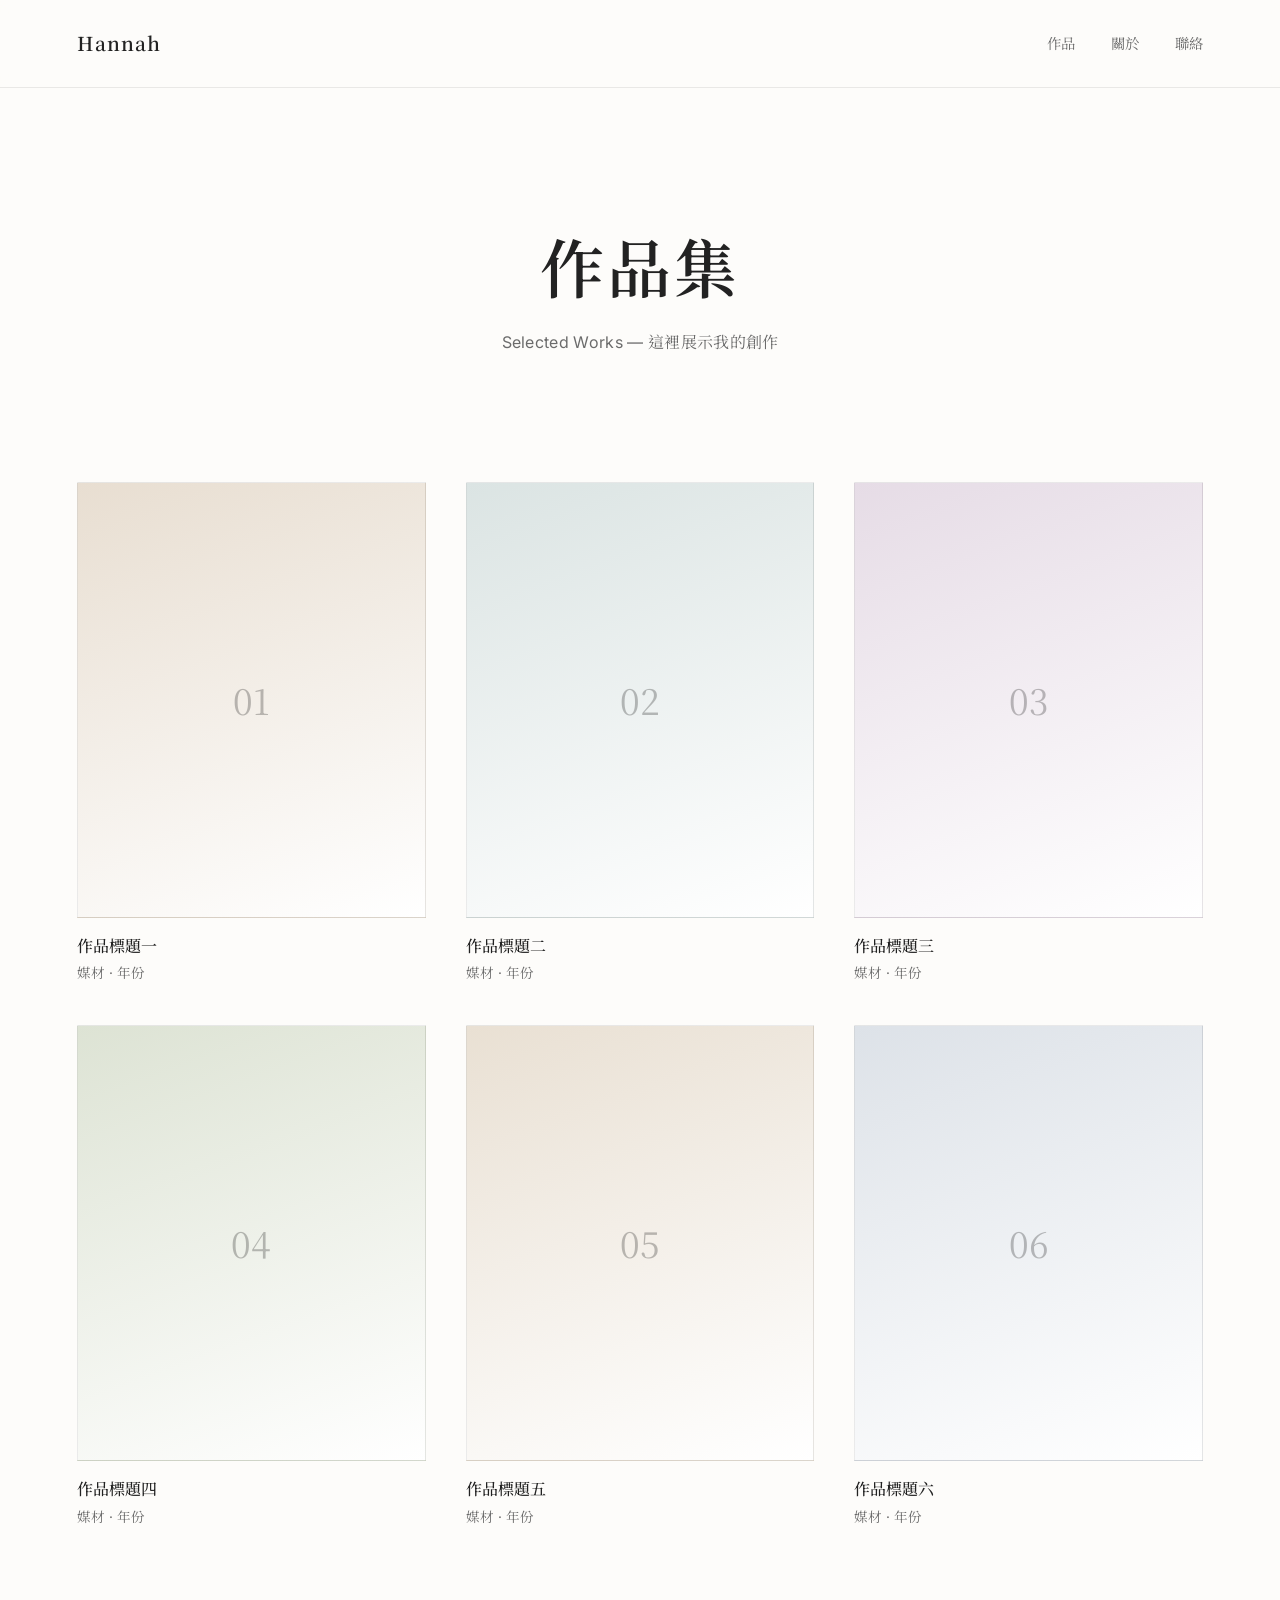
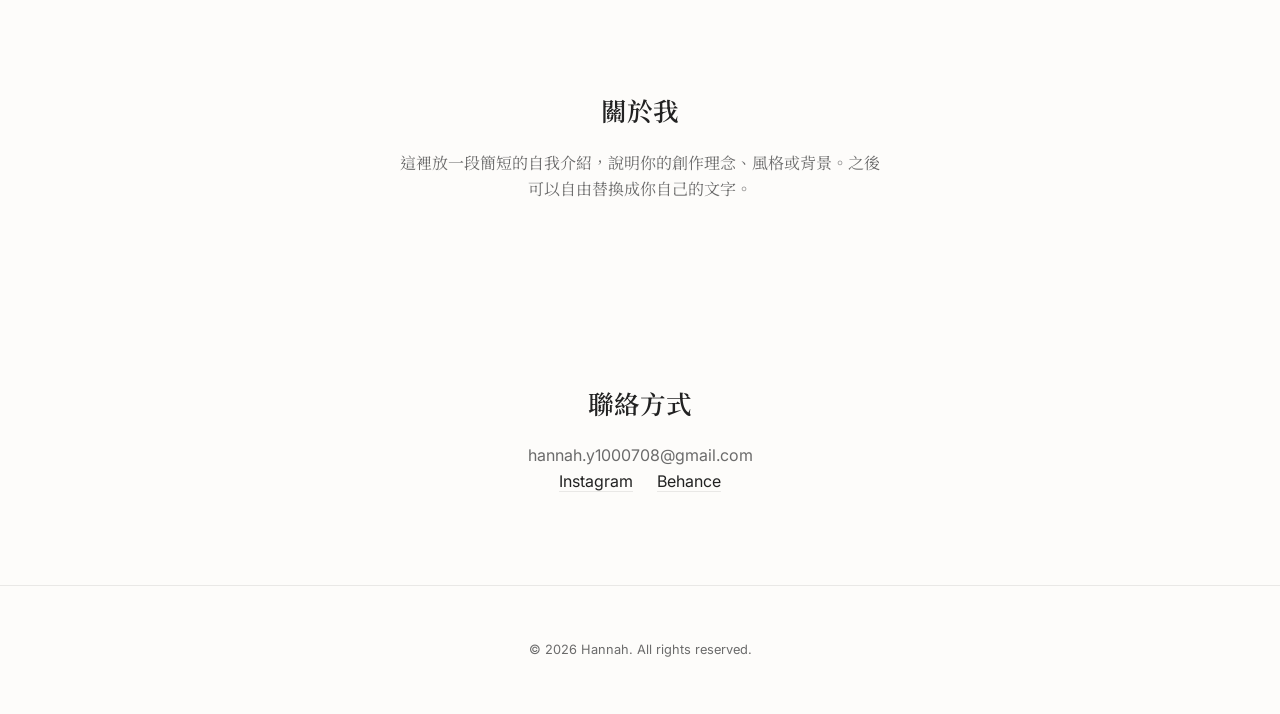
==== index.html @ c9c7c58b "Initial art portfolio site" ====
<!DOCTYPE html>
<html lang="zh-Hant">
<head>
<meta charset="UTF-8">
<meta name="viewport" content="width=device-width, initial-scale=1.0">
<title>Hannah | 作品集</title>
<link rel="preconnect" href="https://fonts.googleapis.com">
<link href="https://fonts.googleapis.com/css2?family=Noto+Serif+TC:wght@400;600&family=Inter:wght@300;400;500&display=swap" rel="stylesheet">
<link rel="stylesheet" href="styles.css">
</head>
<body>

<header class="site-header">
  <div class="logo">Hannah</div>
  <nav>
    <a href="#gallery">作品</a>
    <a href="#about">關於</a>
    <a href="#contact">聯絡</a>
  </nav>
</header>

<section class="hero">
  <h1>作品集</h1>
  <p class="hero-sub">Selected Works — 這裡展示我的創作</p>
</section>

<section id="gallery" class="gallery">
  <div class="grid">
    <figure class="art-card" style="--tint:#e8ded1">
      <div class="placeholder"><span>01</span></div>
      <figcaption>
        <h3>作品標題一</h3>
        <p>媒材 · 年份</p>
      </figcaption>
    </figure>
    <figure class="art-card" style="--tint:#dbe4e3">
      <div class="placeholder"><span>02</span></div>
      <figcaption>
        <h3>作品標題二</h3>
        <p>媒材 · 年份</p>
      </figcaption>
    </figure>
    <figure class="art-card" style="--tint:#e6dce6">
      <div class="placeholder"><span>03</span></div>
      <figcaption>
        <h3>作品標題三</h3>
        <p>媒材 · 年份</p>
      </figcaption>
    </figure>
    <figure class="art-card" style="--tint:#dde3d4">
      <div class="placeholder"><span>04</span></div>
      <figcaption>
        <h3>作品標題四</h3>
        <p>媒材 · 年份</p>
      </figcaption>
    </figure>
    <figure class="art-card" style="--tint:#e9e0d3">
      <div class="placeholder"><span>05</span></div>
      <figcaption>
        <h3>作品標題五</h3>
        <p>媒材 · 年份</p>
      </figcaption>
    </figure>
    <figure class="art-card" style="--tint:#dde2e8">
      <div class="placeholder"><span>06</span></div>
      <figcaption>
        <h3>作品標題六</h3>
        <p>媒材 · 年份</p>
      </figcaption>
    </figure>
  </div>
</section>

<section id="about" class="about">
  <h2>關於我</h2>
  <p>這裡放一段簡短的自我介紹，說明你的創作理念、風格或背景。之後可以自由替換成你自己的文字。</p>
</section>

<section id="contact" class="contact">
  <h2>聯絡方式</h2>
  <p><a href="mailto:hannah.y1000708@gmail.com">hannah.y1000708@gmail.com</a></p>
  <p class="socials">
    <a href="#">Instagram</a>
    <a href="#">Behance</a>
  </p>
</section>

<footer>
  <p>&copy; 2026 Hannah. All rights reserved.</p>
</footer>

</body>
</html>
---- styles.css ----
:root {
  --ink: #222;
  --muted: #6b6b6b;
  --bg: #fdfcfa;
  --border: rgba(0,0,0,0.08);
}

* { box-sizing: border-box; margin: 0; padding: 0; }

body {
  font-family: 'Inter', 'Noto Serif TC', sans-serif;
  color: var(--ink);
  background: var(--bg);
  line-height: 1.6;
}

a { color: inherit; text-decoration: none; }

.site-header {
  display: flex;
  justify-content: space-between;
  align-items: center;
  padding: 28px 6vw;
  position: sticky;
  top: 0;
  background: rgba(253,252,250,0.85);
  backdrop-filter: blur(8px);
  border-bottom: 1px solid var(--border);
  z-index: 10;
}

.logo {
  font-family: 'Noto Serif TC', serif;
  font-weight: 600;
  font-size: 1.2rem;
  letter-spacing: 0.05em;
}

.site-header nav a {
  margin-left: 32px;
  font-size: 0.9rem;
  color: var(--muted);
  transition: color 0.2s;
}

.site-header nav a:hover { color: var(--ink); }

.hero {
  padding: 14vh 6vw 10vh;
  text-align: center;
}

.hero h1 {
  font-family: 'Noto Serif TC', serif;
  font-weight: 600;
  font-size: clamp(2.4rem, 6vw, 4rem);
  letter-spacing: 0.04em;
}

.hero-sub {
  margin-top: 14px;
  color: var(--muted);
  font-size: 1rem;
  letter-spacing: 0.02em;
}

.gallery { padding: 4vh 6vw 8vh; }

.grid {
  display: grid;
  grid-template-columns: repeat(auto-fit, minmax(280px, 1fr));
  gap: 40px;
}

.art-card { display: flex; flex-direction: column; }

.placeholder {
  aspect-ratio: 4 / 5;
  background: linear-gradient(160deg, var(--tint), #ffffff);
  border: 1px solid var(--border);
  display: flex;
  align-items: center;
  justify-content: center;
  transition: transform 0.35s ease;
}

.art-card:hover .placeholder { transform: translateY(-4px); }

.placeholder span {
  font-family: 'Noto Serif TC', serif;
  font-size: 2.2rem;
  color: rgba(0,0,0,0.25);
}

.art-card figcaption {
  margin-top: 16px;
}

.art-card h3 {
  font-size: 1rem;
  font-weight: 500;
}

.art-card p {
  margin-top: 4px;
  font-size: 0.85rem;
  color: var(--muted);
}

.about, .contact {
  max-width: 640px;
  margin: 0 auto;
  padding: 10vh 6vw;
  text-align: center;
}

.about h2, .contact h2 {
  font-family: 'Noto Serif TC', serif;
  font-weight: 600;
  font-size: 1.6rem;
  margin-bottom: 20px;
}

.about p, .contact p {
  color: var(--muted);
}

.contact .socials a {
  margin: 0 10px;
  color: var(--ink);
  border-bottom: 1px solid var(--border);
}

footer {
  text-align: center;
  padding: 6vh 6vw;
  color: var(--muted);
  font-size: 0.8rem;
  border-top: 1px solid var(--border);
}
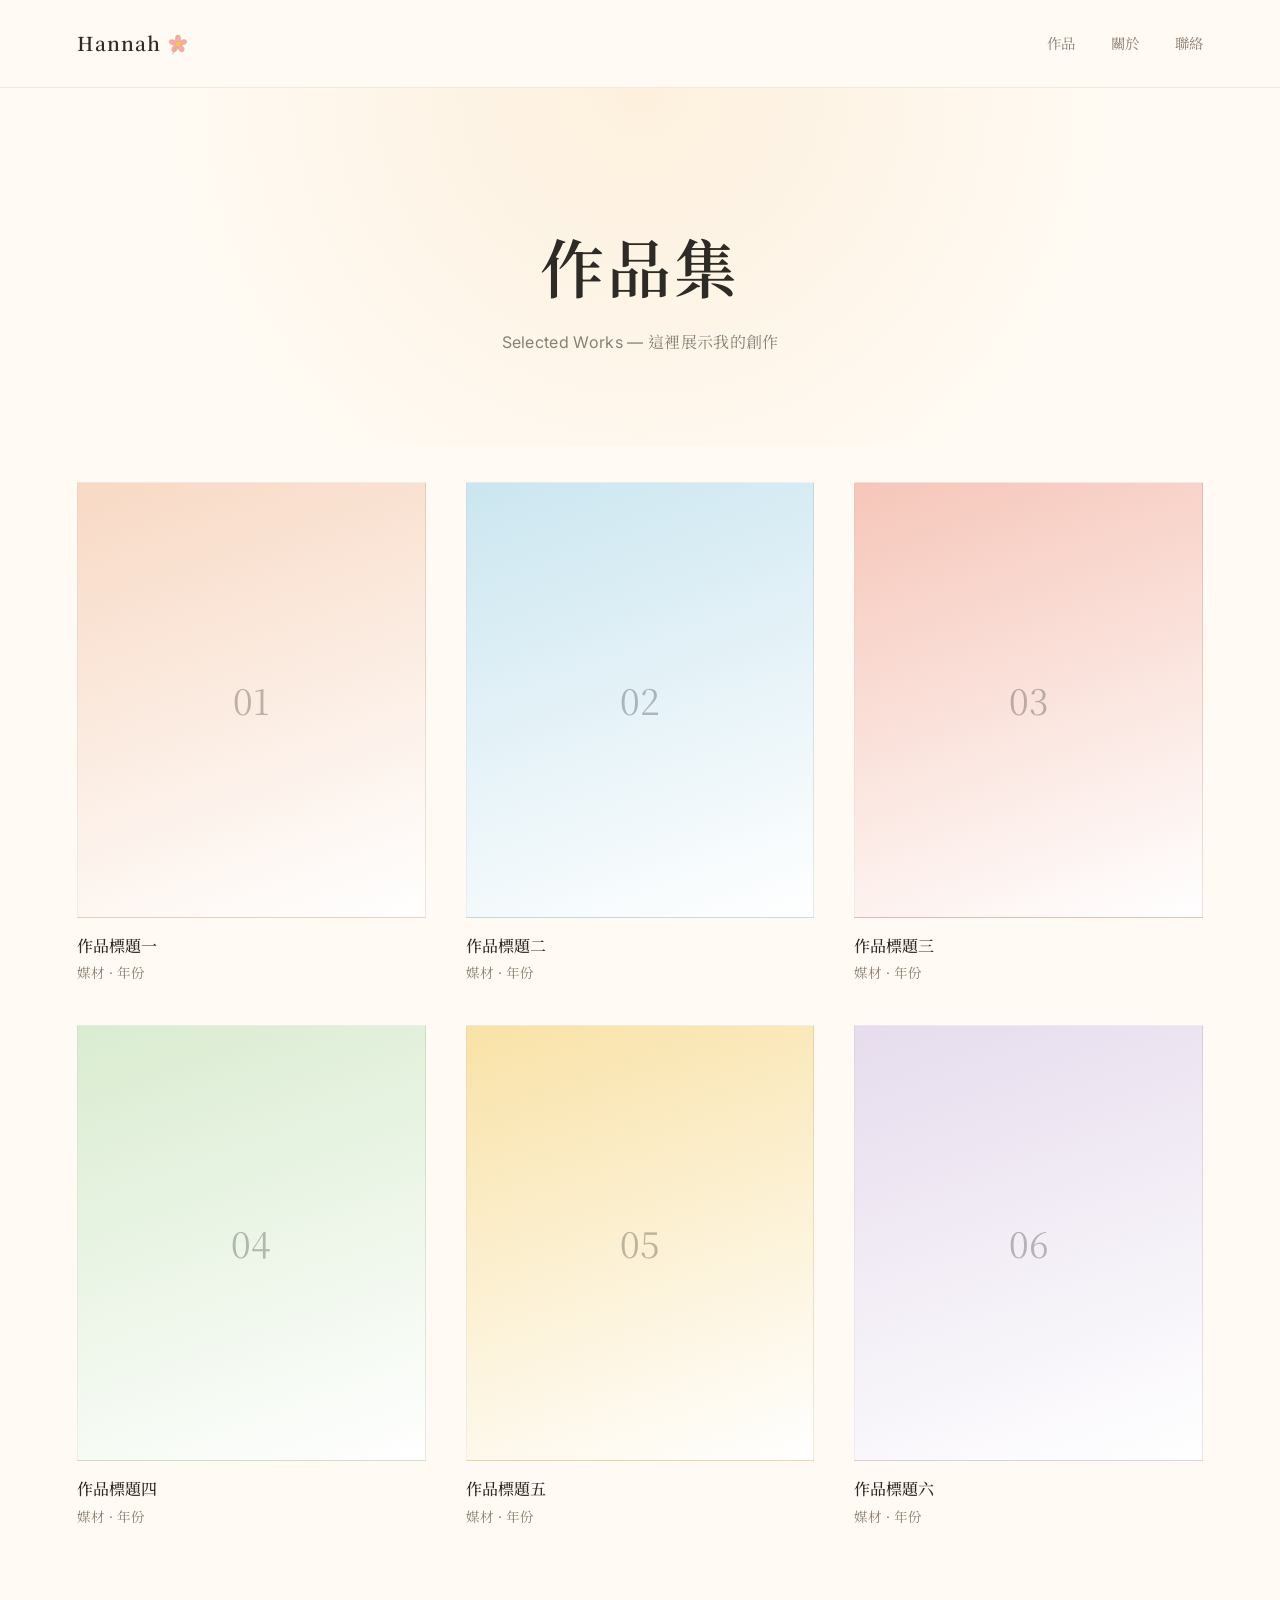
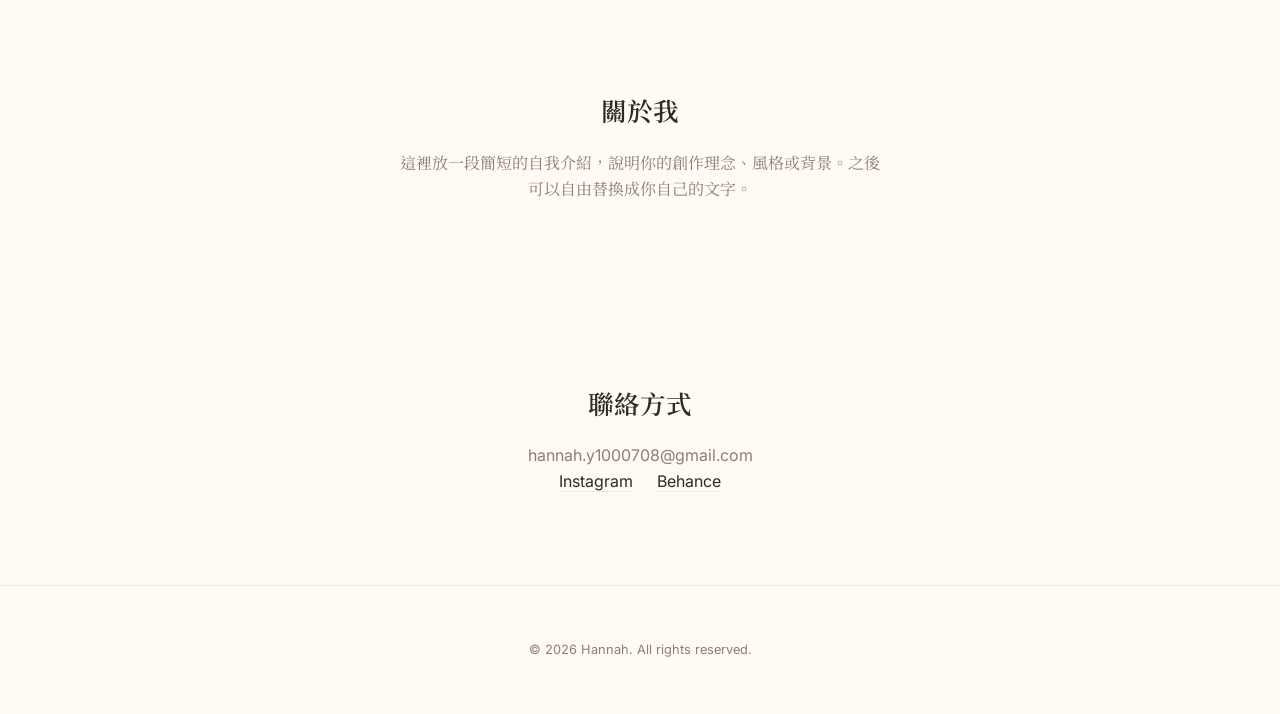
==== commit b3257c17: "Add summer palette, flower accent, data-driven gallery, and Decap CMS admin" ====
--- a/index.html
+++ b/index.html
@@ -11,7 +11,21 @@
 <body>
 
 <header class="site-header">
-  <div class="logo">Hannah</div>
+  <div class="logo">
+    <span>Hannah</span>
+    <svg class="flower-icon" viewBox="0 0 40 40" fill="none" xmlns="http://www.w3.org/2000/svg" aria-hidden="true">
+      <path d="M20 22 C20 22 14 30 12 35" stroke="#9caf88" stroke-width="1.4" stroke-linecap="round"/>
+      <path d="M17 30 C15 29 13.5 29.5 12.5 31" stroke="#9caf88" stroke-width="1.2" stroke-linecap="round"/>
+      <g>
+        <ellipse cx="20" cy="12" rx="4.4" ry="6.4" fill="#f2a49b" opacity="0.9"/>
+        <ellipse cx="20" cy="12" rx="4.4" ry="6.4" fill="#f2a49b" opacity="0.9" transform="rotate(72 20 20)"/>
+        <ellipse cx="20" cy="12" rx="4.4" ry="6.4" fill="#f2a49b" opacity="0.9" transform="rotate(144 20 20)"/>
+        <ellipse cx="20" cy="12" rx="4.4" ry="6.4" fill="#f2a49b" opacity="0.9" transform="rotate(216 20 20)"/>
+        <ellipse cx="20" cy="12" rx="4.4" ry="6.4" fill="#f2a49b" opacity="0.9" transform="rotate(288 20 20)"/>
+        <circle cx="20" cy="20" r="3.6" fill="#f4c752"/>
+      </g>
+    </svg>
+  </div>
   <nav>
     <a href="#gallery">作品</a>
     <a href="#about">關於</a>
@@ -20,66 +34,23 @@
 </header>
 
 <section class="hero">
-  <h1>作品集</h1>
-  <p class="hero-sub">Selected Works — 這裡展示我的創作</p>
+  <h1 id="hero-title">作品集</h1>
+  <p class="hero-sub" id="hero-sub">Selected Works — 這裡展示我的創作</p>
 </section>
 
 <section id="gallery" class="gallery">
-  <div class="grid">
-    <figure class="art-card" style="--tint:#e8ded1">
-      <div class="placeholder"><span>01</span></div>
-      <figcaption>
-        <h3>作品標題一</h3>
-        <p>媒材 · 年份</p>
-      </figcaption>
-    </figure>
-    <figure class="art-card" style="--tint:#dbe4e3">
-      <div class="placeholder"><span>02</span></div>
-      <figcaption>
-        <h3>作品標題二</h3>
-        <p>媒材 · 年份</p>
-      </figcaption>
-    </figure>
-    <figure class="art-card" style="--tint:#e6dce6">
-      <div class="placeholder"><span>03</span></div>
-      <figcaption>
-        <h3>作品標題三</h3>
-        <p>媒材 · 年份</p>
-      </figcaption>
-    </figure>
-    <figure class="art-card" style="--tint:#dde3d4">
-      <div class="placeholder"><span>04</span></div>
-      <figcaption>
-        <h3>作品標題四</h3>
-        <p>媒材 · 年份</p>
-      </figcaption>
-    </figure>
-    <figure class="art-card" style="--tint:#e9e0d3">
-      <div class="placeholder"><span>05</span></div>
-      <figcaption>
-        <h3>作品標題五</h3>
-        <p>媒材 · 年份</p>
-      </figcaption>
-    </figure>
-    <figure class="art-card" style="--tint:#dde2e8">
-      <div class="placeholder"><span>06</span></div>
-      <figcaption>
-        <h3>作品標題六</h3>
-        <p>媒材 · 年份</p>
-      </figcaption>
-    </figure>
-  </div>
+  <div class="grid" id="gallery-grid"></div>
 </section>
 
 <section id="about" class="about">
   <h2>關於我</h2>
-  <p>這裡放一段簡短的自我介紹，說明你的創作理念、風格或背景。之後可以自由替換成你自己的文字。</p>
+  <p id="about-text">這裡放一段簡短的自我介紹，說明你的創作理念、風格或背景。之後可以自由替換成你自己的文字。</p>
 </section>
 
 <section id="contact" class="contact">
   <h2>聯絡方式</h2>
-  <p><a href="mailto:hannah.y1000708@gmail.com">hannah.y1000708@gmail.com</a></p>
-  <p class="socials">
+  <p><a id="contact-email" href="mailto:hannah.y1000708@gmail.com">hannah.y1000708@gmail.com</a></p>
+  <p class="socials" id="contact-socials">
     <a href="#">Instagram</a>
     <a href="#">Behance</a>
   </p>
@@ -89,5 +60,6 @@
   <p>&copy; 2026 Hannah. All rights reserved.</p>
 </footer>
 
+<script src="site.js"></script>
 </body>
 </html>
--- a/styles.css
+++ b/styles.css
@@ -1,8 +1,9 @@
 :root {
-  --ink: #222;
-  --muted: #6b6b6b;
-  --bg: #fdfcfa;
-  --border: rgba(0,0,0,0.08);
+  --ink: #2e2a25;
+  --muted: #8a7f74;
+  --bg: #fffaf3;
+  --accent: #f2795d;
+  --border: rgba(46,42,37,0.08);
 }
 
 * { box-sizing: border-box; margin: 0; padding: 0; }
@@ -23,17 +24,26 @@
   padding: 28px 6vw;
   position: sticky;
   top: 0;
-  background: rgba(253,252,250,0.85);
+  background: rgba(255,250,243,0.85);
   backdrop-filter: blur(8px);
   border-bottom: 1px solid var(--border);
   z-index: 10;
 }
 
 .logo {
+  display: inline-flex;
+  align-items: center;
+  gap: 4px;
   font-family: 'Noto Serif TC', serif;
   font-weight: 600;
   font-size: 1.2rem;
   letter-spacing: 0.05em;
+}
+
+.flower-icon {
+  width: 26px;
+  height: 26px;
+  transform: translateY(1px);
 }
 
 .site-header nav a {
@@ -43,11 +53,12 @@
   transition: color 0.2s;
 }
 
-.site-header nav a:hover { color: var(--ink); }
+.site-header nav a:hover { color: var(--accent); }
 
 .hero {
   padding: 14vh 6vw 10vh;
   text-align: center;
+  background: radial-gradient(circle at 50% 0%, #fdf0dd 0%, var(--bg) 65%);
 }
 
 .hero h1 {
@@ -74,17 +85,24 @@
 
 .art-card { display: flex; flex-direction: column; }
 
+.placeholder,
+.art-card img {
+  aspect-ratio: 4 / 5;
+  width: 100%;
+  object-fit: cover;
+  border: 1px solid var(--border);
+  transition: transform 0.35s ease;
+}
+
 .placeholder {
-  aspect-ratio: 4 / 5;
   background: linear-gradient(160deg, var(--tint), #ffffff);
-  border: 1px solid var(--border);
   display: flex;
   align-items: center;
   justify-content: center;
-  transition: transform 0.35s ease;
 }
 
-.art-card:hover .placeholder { transform: translateY(-4px); }
+.art-card:hover .placeholder,
+.art-card:hover img { transform: translateY(-4px); }
 
 .placeholder span {
   font-family: 'Noto Serif TC', serif;
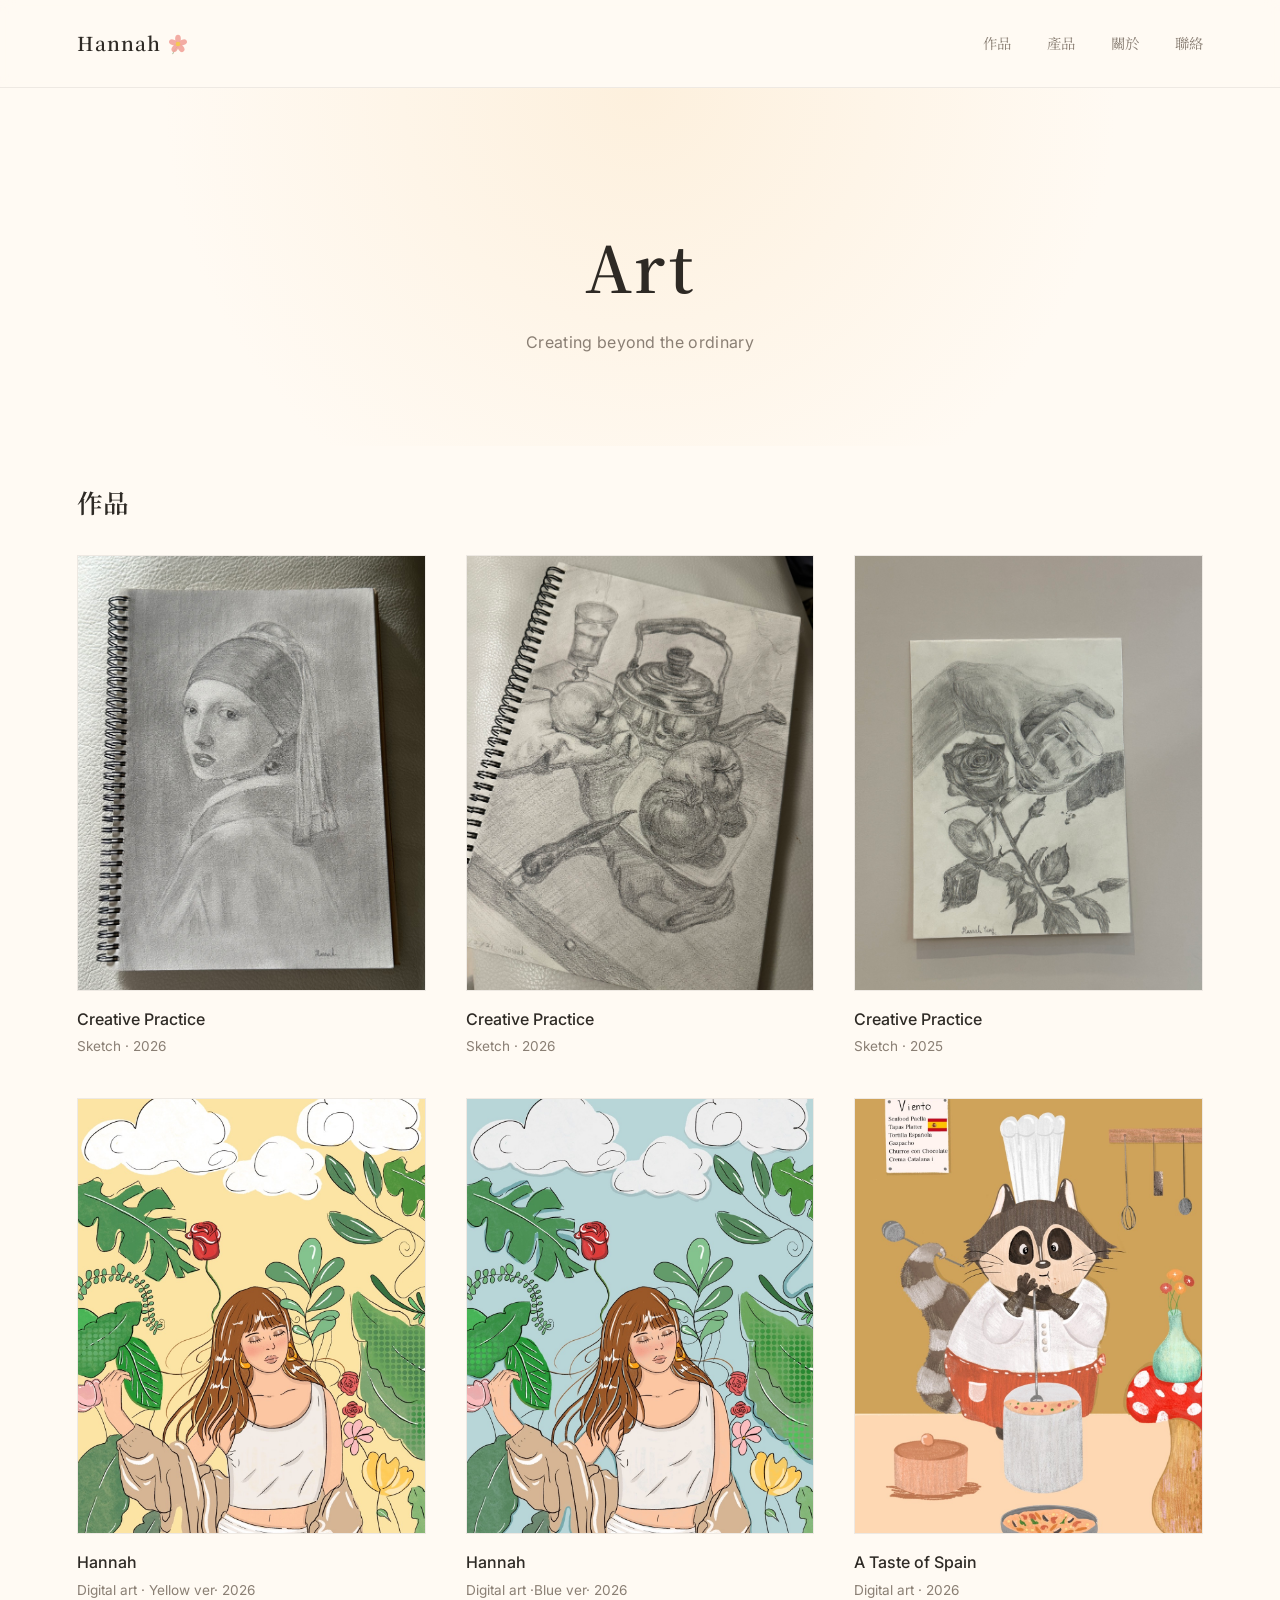
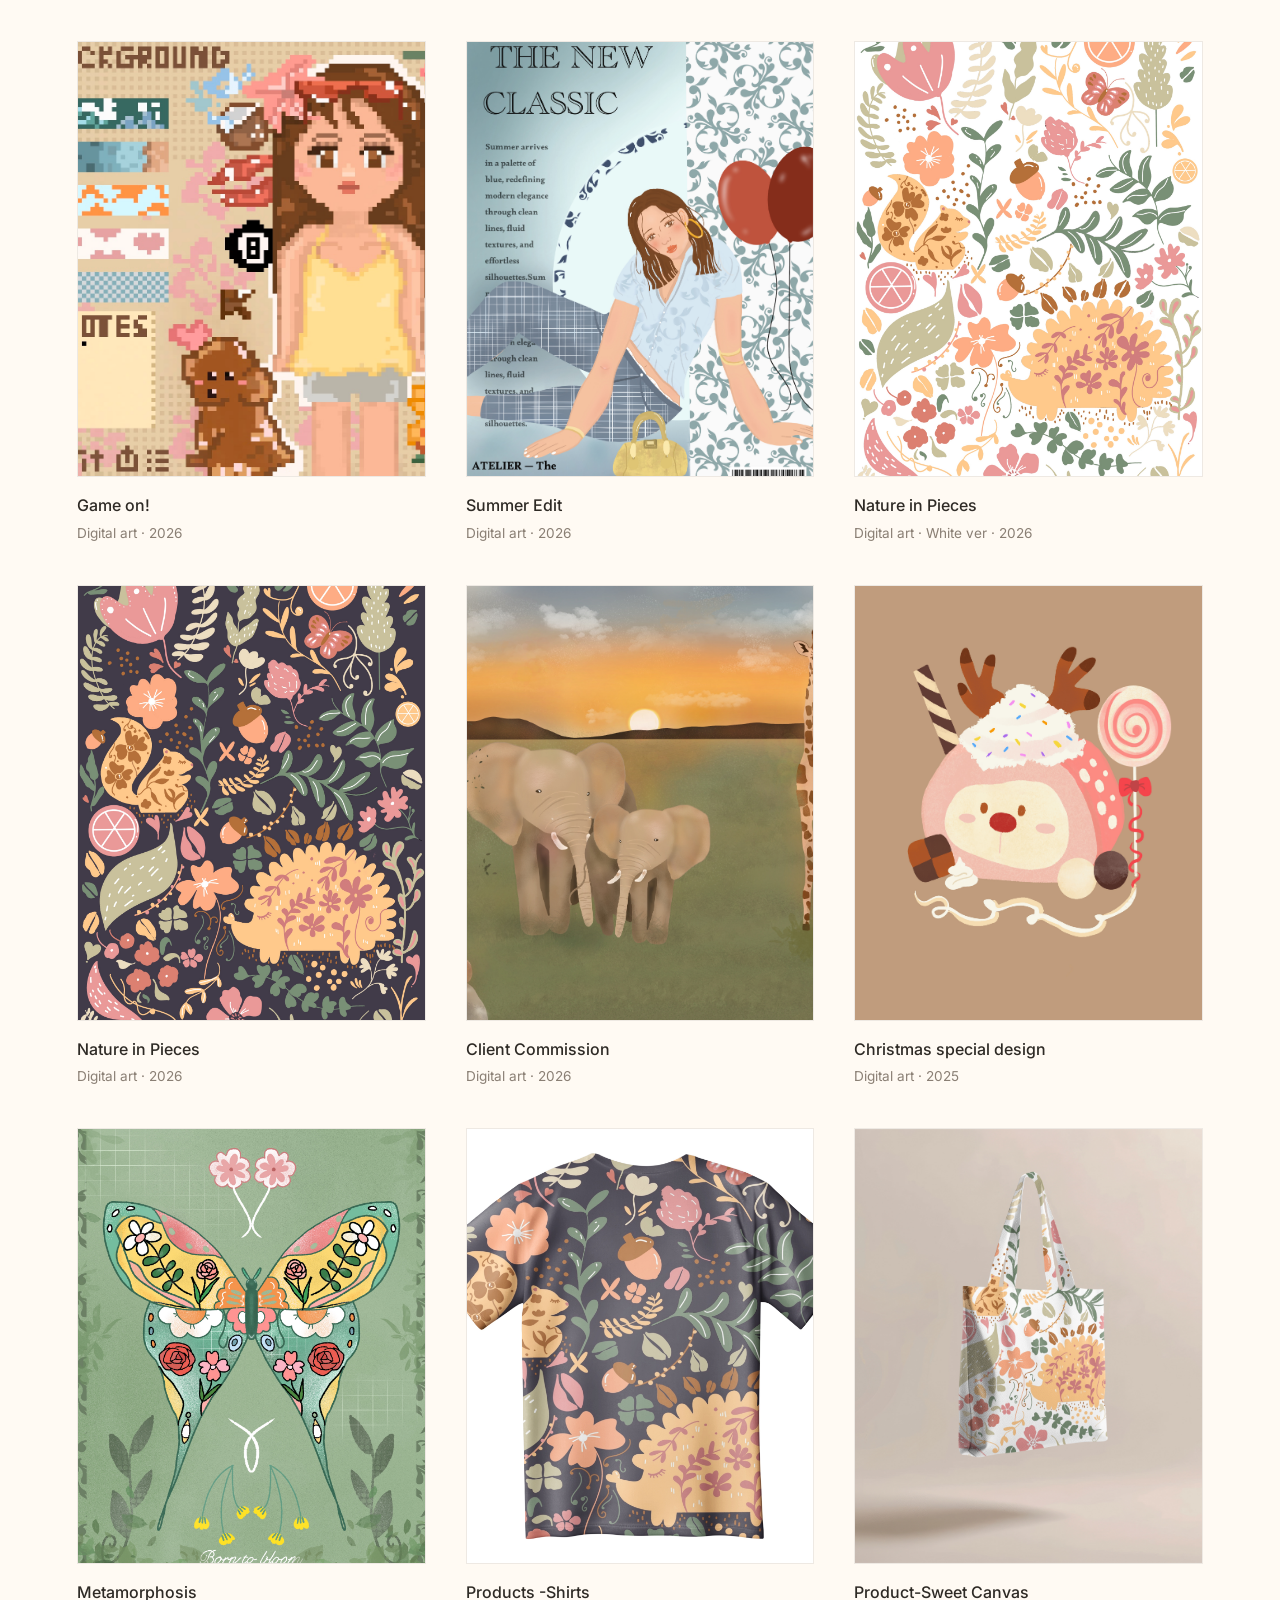
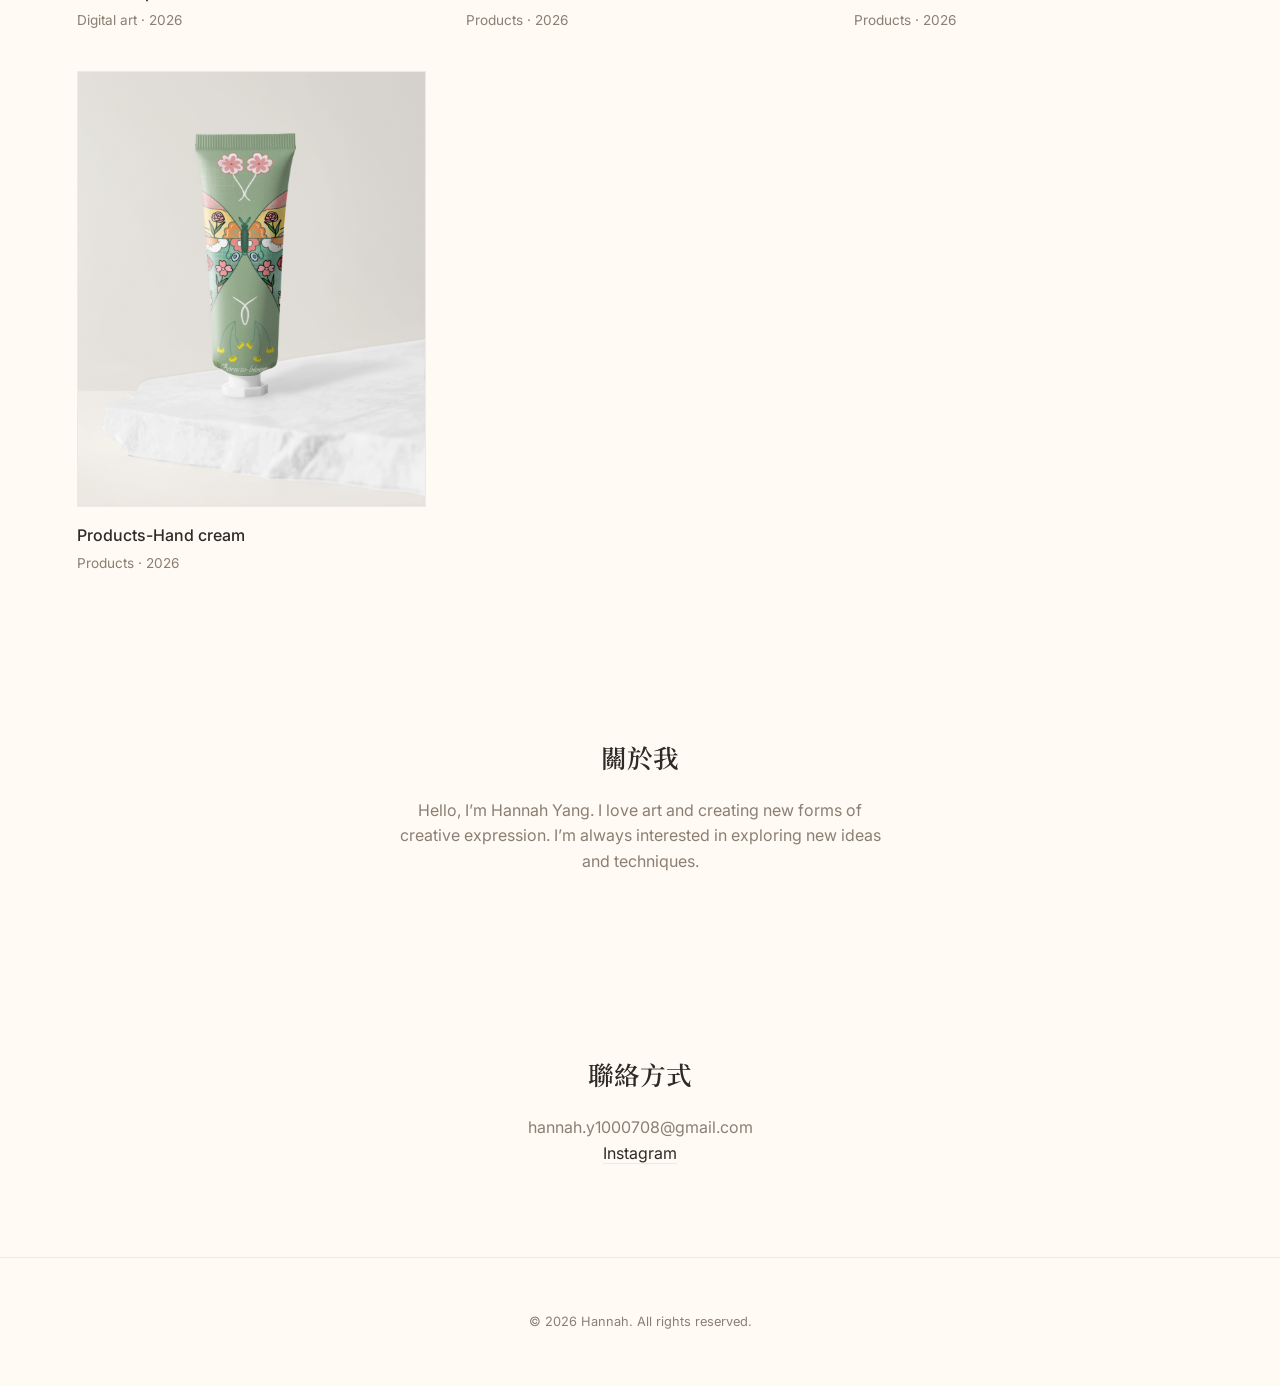
==== commit d2640454: "Add product category with external links and image lightbox" ====
--- a/index.html
+++ b/index.html
@@ -7,6 +7,7 @@
 <link rel="preconnect" href="https://fonts.googleapis.com">
 <link href="https://fonts.googleapis.com/css2?family=Noto+Serif+TC:wght@400;600&family=Inter:wght@300;400;500&display=swap" rel="stylesheet">
 <link rel="stylesheet" href="styles.css">
+<script src="https://identity.netlify.com/v1/netlify-identity-widget.js"></script>
 </head>
 <body>
 
@@ -28,6 +29,7 @@
   </div>
   <nav>
     <a href="#gallery">作品</a>
+    <a href="#products">產品</a>
     <a href="#about">關於</a>
     <a href="#contact">聯絡</a>
   </nav>
@@ -39,8 +41,20 @@
 </section>
 
 <section id="gallery" class="gallery">
+  <h2 class="section-label">作品</h2>
   <div class="grid" id="gallery-grid"></div>
 </section>
+
+<section id="products" class="products">
+  <h2 class="section-label">產品</h2>
+  <p class="section-sub">點圖片直接前往購買頁面</p>
+  <div class="grid" id="products-grid"></div>
+</section>
+
+<div id="lightbox" class="lightbox">
+  <button class="lightbox-close" aria-label="關閉">&times;</button>
+  <img id="lightbox-img" src="" alt="">
+</div>
 
 <section id="about" class="about">
   <h2>關於我</h2>
@@ -61,5 +75,16 @@
 </footer>
 
 <script src="site.js"></script>
+<script>
+  if (window.netlifyIdentity) {
+    window.netlifyIdentity.on("init", user => {
+      if (!user) {
+        window.netlifyIdentity.on("login", () => {
+          document.location.href = "/admin/";
+        });
+      }
+    });
+  }
+</script>
 </body>
 </html>
--- a/styles.css
+++ b/styles.css
@@ -75,12 +75,26 @@
   letter-spacing: 0.02em;
 }
 
-.gallery { padding: 4vh 6vw 8vh; }
+.gallery, .products { padding: 4vh 6vw 8vh; }
+
+.section-label {
+  font-family: 'Noto Serif TC', serif;
+  font-weight: 600;
+  font-size: 1.6rem;
+  margin-bottom: 8px;
+}
+
+.section-sub {
+  color: var(--muted);
+  font-size: 0.9rem;
+  margin-bottom: 32px;
+}
 
 .grid {
   display: grid;
   grid-template-columns: repeat(auto-fit, minmax(280px, 1fr));
   gap: 40px;
+  margin-top: 32px;
 }
 
 .art-card { display: flex; flex-direction: column; }
@@ -94,6 +108,8 @@
   transition: transform 0.35s ease;
 }
 
+.art-card img { cursor: zoom-in; }
+
 .placeholder {
   background: linear-gradient(160deg, var(--tint), #ffffff);
   display: flex;
@@ -124,6 +140,84 @@
   font-size: 0.85rem;
   color: var(--muted);
 }
+
+.product-card {
+  display: block;
+  position: relative;
+  overflow: hidden;
+  border: 1px solid var(--border);
+}
+
+.product-card img,
+.product-card .placeholder {
+  aspect-ratio: 1 / 1;
+  width: 100%;
+  object-fit: cover;
+  display: block;
+  transition: transform 0.35s ease;
+}
+
+.product-card:hover img { transform: scale(1.04); }
+
+.product-info {
+  position: absolute;
+  left: 0; right: 0; bottom: 0;
+  padding: 18px;
+  background: linear-gradient(to top, rgba(46,42,37,0.75), transparent);
+  color: #fff;
+}
+
+.product-info h3 { font-size: 0.95rem; font-weight: 500; }
+.product-info p { font-size: 0.8rem; opacity: 0.85; margin-top: 2px; }
+
+.product-cta {
+  display: inline-block;
+  margin-top: 6px;
+  font-size: 0.8rem;
+  opacity: 0;
+  transform: translateY(4px);
+  transition: opacity 0.25s ease, transform 0.25s ease;
+}
+
+.product-card:hover .product-cta { opacity: 1; transform: translateY(0); }
+
+.lightbox {
+  position: fixed;
+  inset: 0;
+  background: rgba(20,18,16,0.92);
+  display: flex;
+  align-items: center;
+  justify-content: center;
+  opacity: 0;
+  pointer-events: none;
+  transition: opacity 0.25s ease;
+  z-index: 100;
+  padding: 6vh 6vw;
+}
+
+.lightbox.open { opacity: 1; pointer-events: auto; }
+
+.lightbox img {
+  max-width: 100%;
+  max-height: 100%;
+  object-fit: contain;
+  box-shadow: 0 20px 60px rgba(0,0,0,0.4);
+}
+
+.lightbox-close {
+  position: absolute;
+  top: 24px;
+  right: 32px;
+  background: none;
+  border: none;
+  color: #fff;
+  font-size: 2.4rem;
+  line-height: 1;
+  cursor: pointer;
+  opacity: 0.8;
+}
+
+.lightbox-close:hover { opacity: 1; }
 
 .about, .contact {
   max-width: 640px;
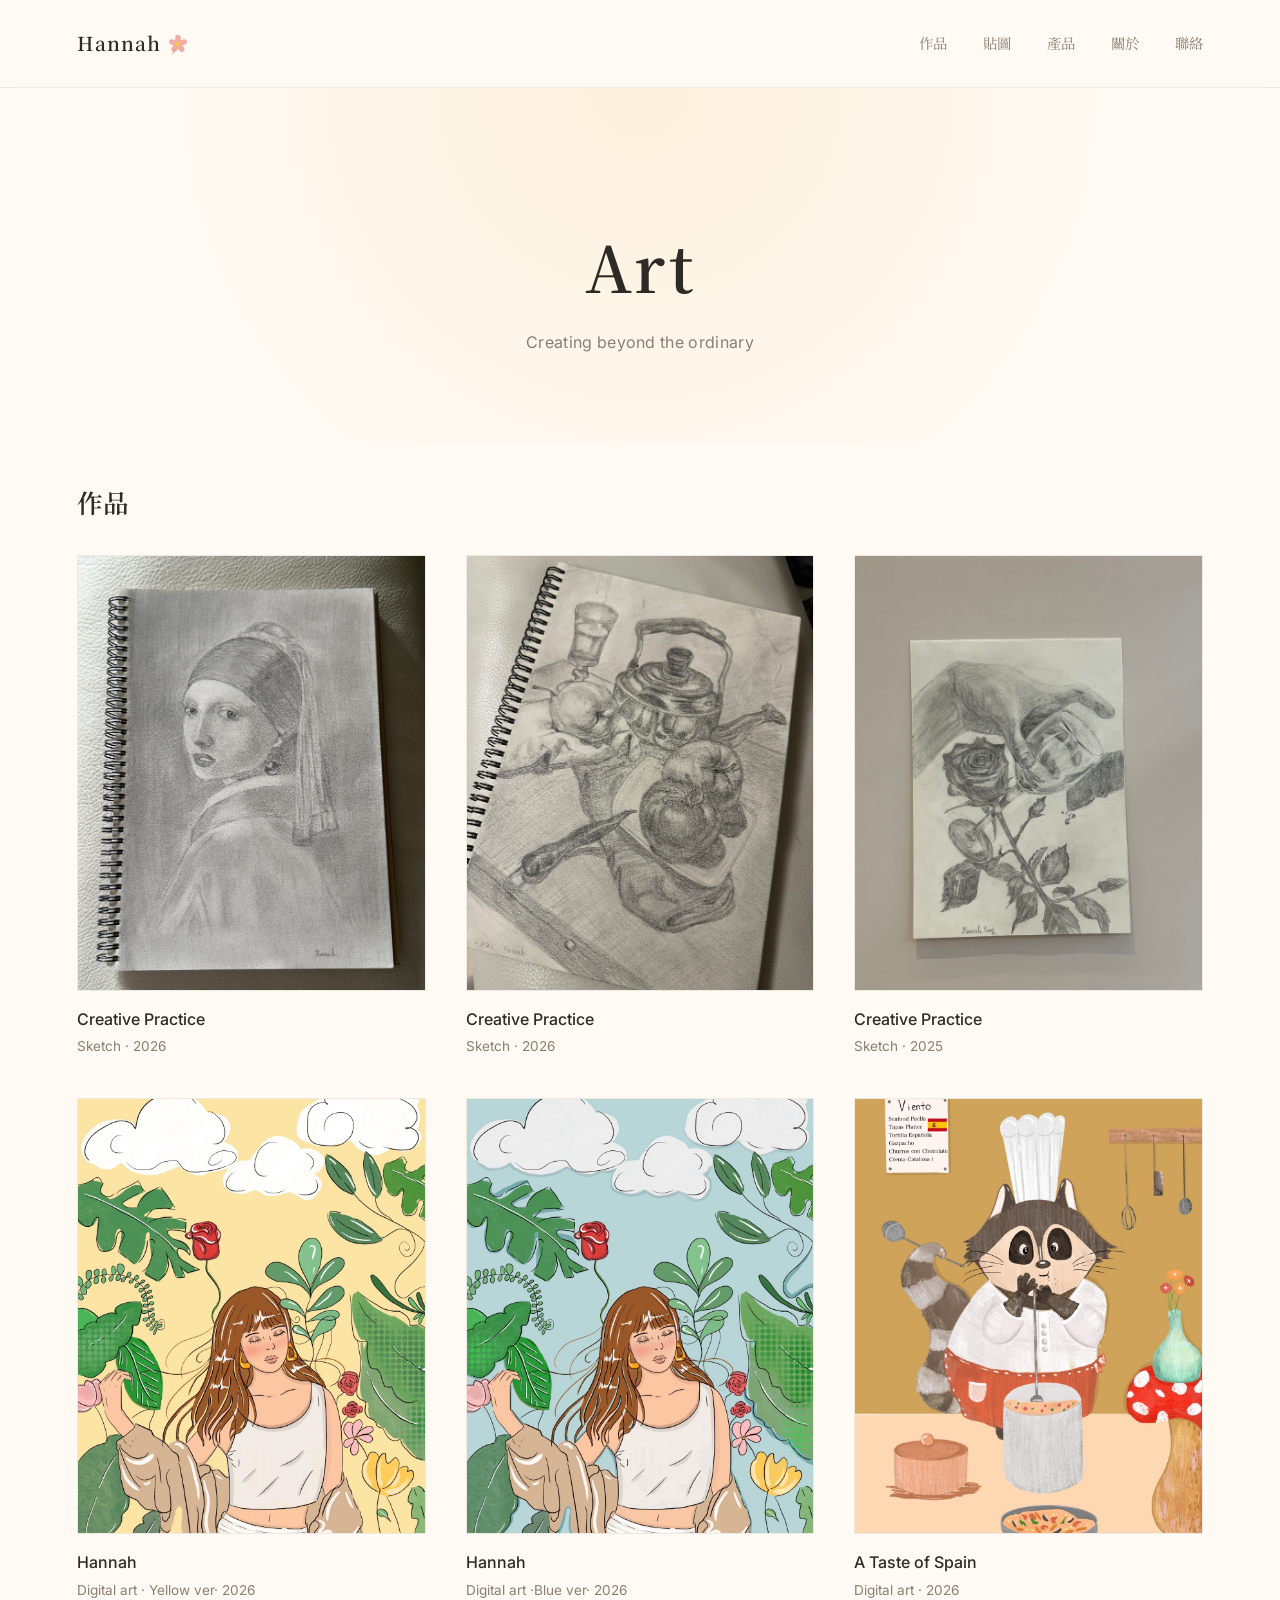
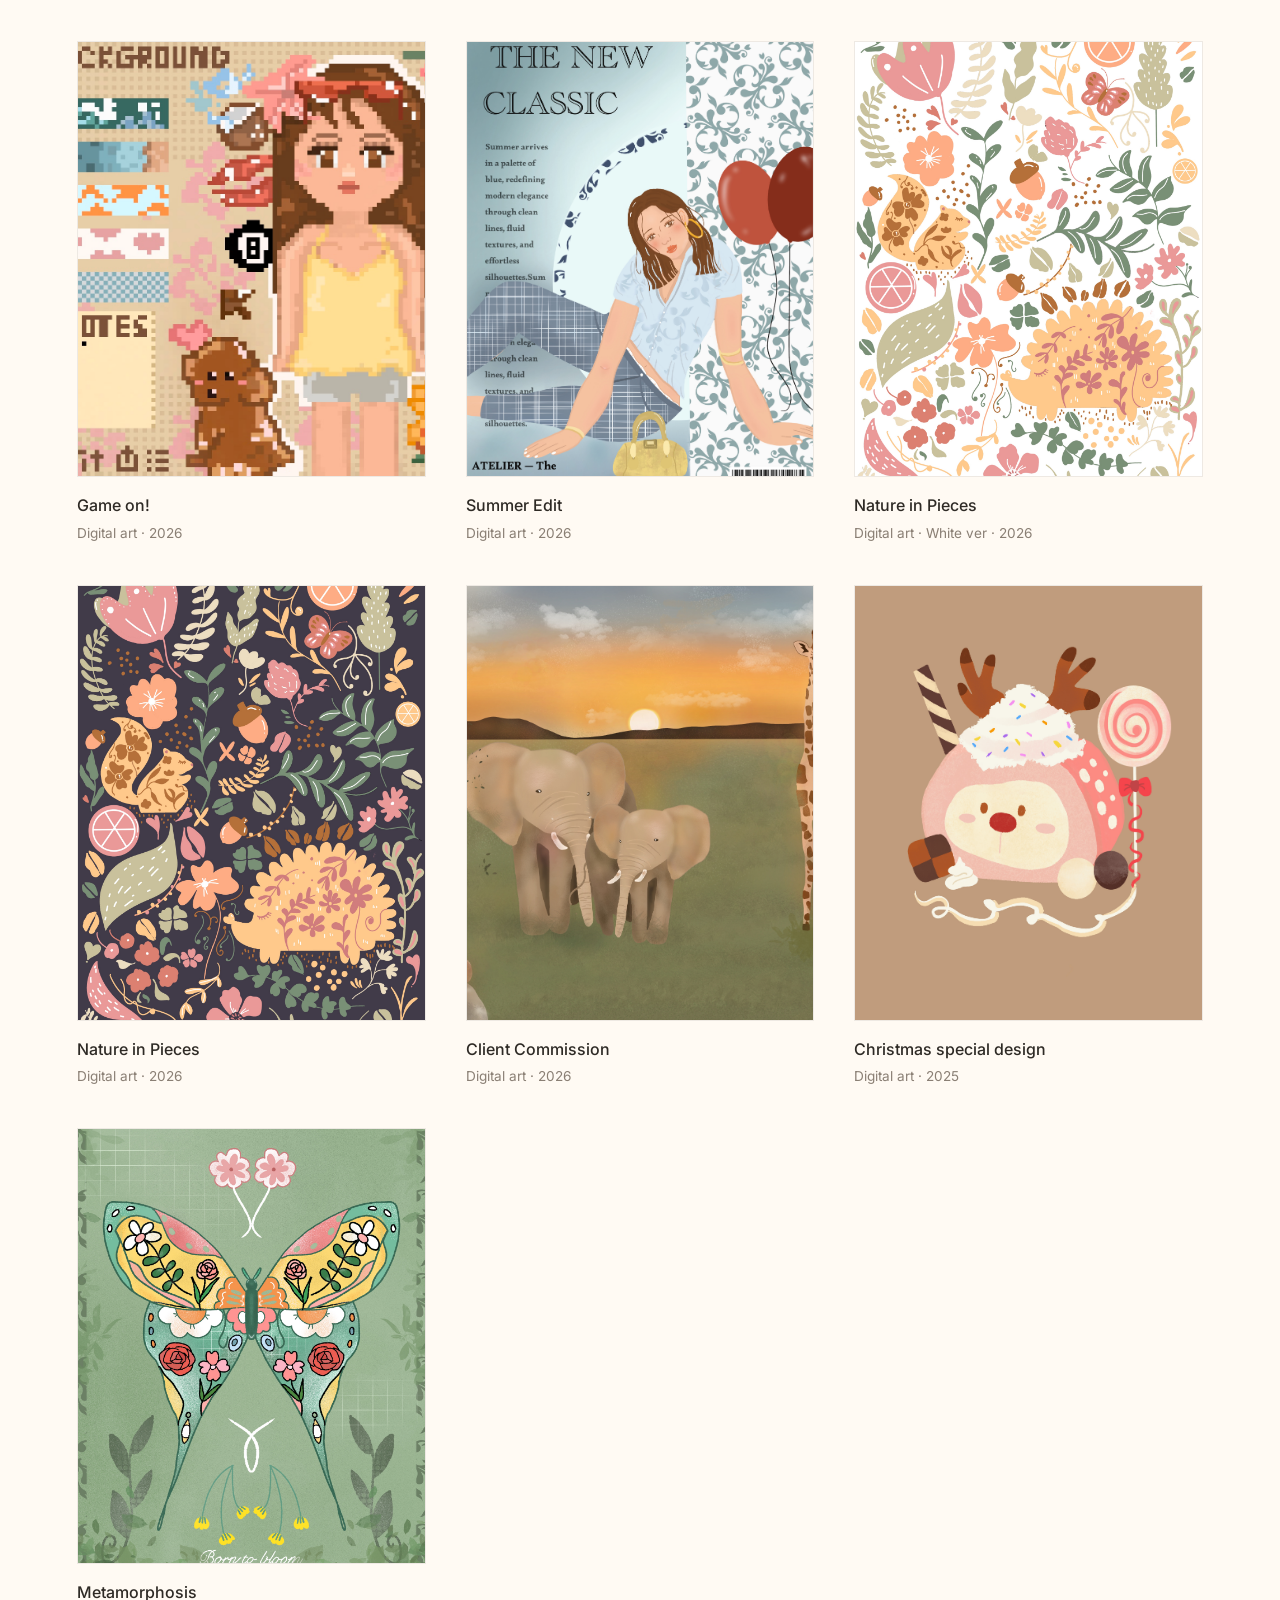
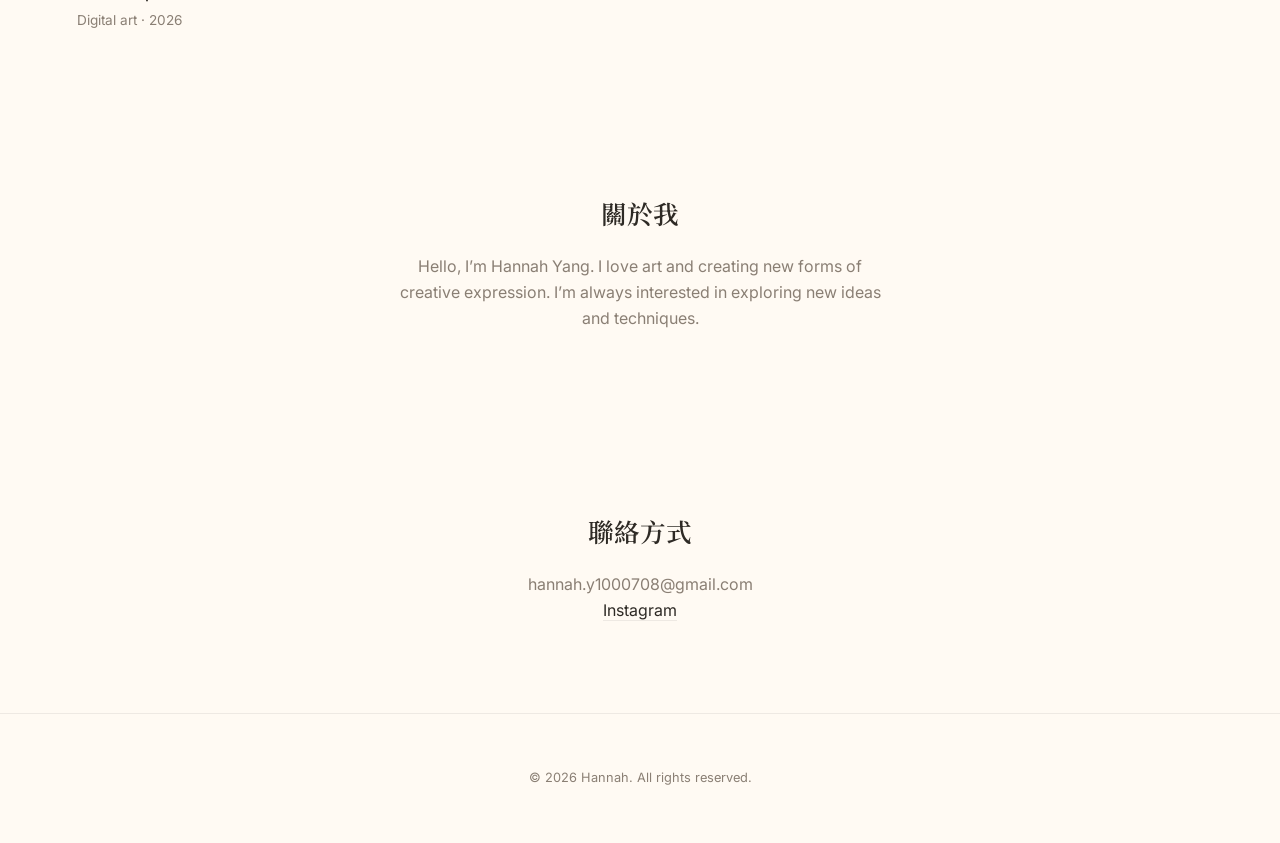
==== commit 562936d8: "Split stickers into their own category alongside works and products" ====
--- a/index.html
+++ b/index.html
@@ -29,6 +29,7 @@
   </div>
   <nav>
     <a href="#gallery">作品</a>
+    <a href="#stickers">貼圖</a>
     <a href="#products">產品</a>
     <a href="#about">關於</a>
     <a href="#contact">聯絡</a>
@@ -43,6 +44,12 @@
 <section id="gallery" class="gallery">
   <h2 class="section-label">作品</h2>
   <div class="grid" id="gallery-grid"></div>
+</section>
+
+<section id="stickers" class="products">
+  <h2 class="section-label">貼圖</h2>
+  <p class="section-sub">點圖片直接前往 LINE 貼圖商店</p>
+  <div class="grid" id="stickers-grid"></div>
 </section>
 
 <section id="products" class="products">
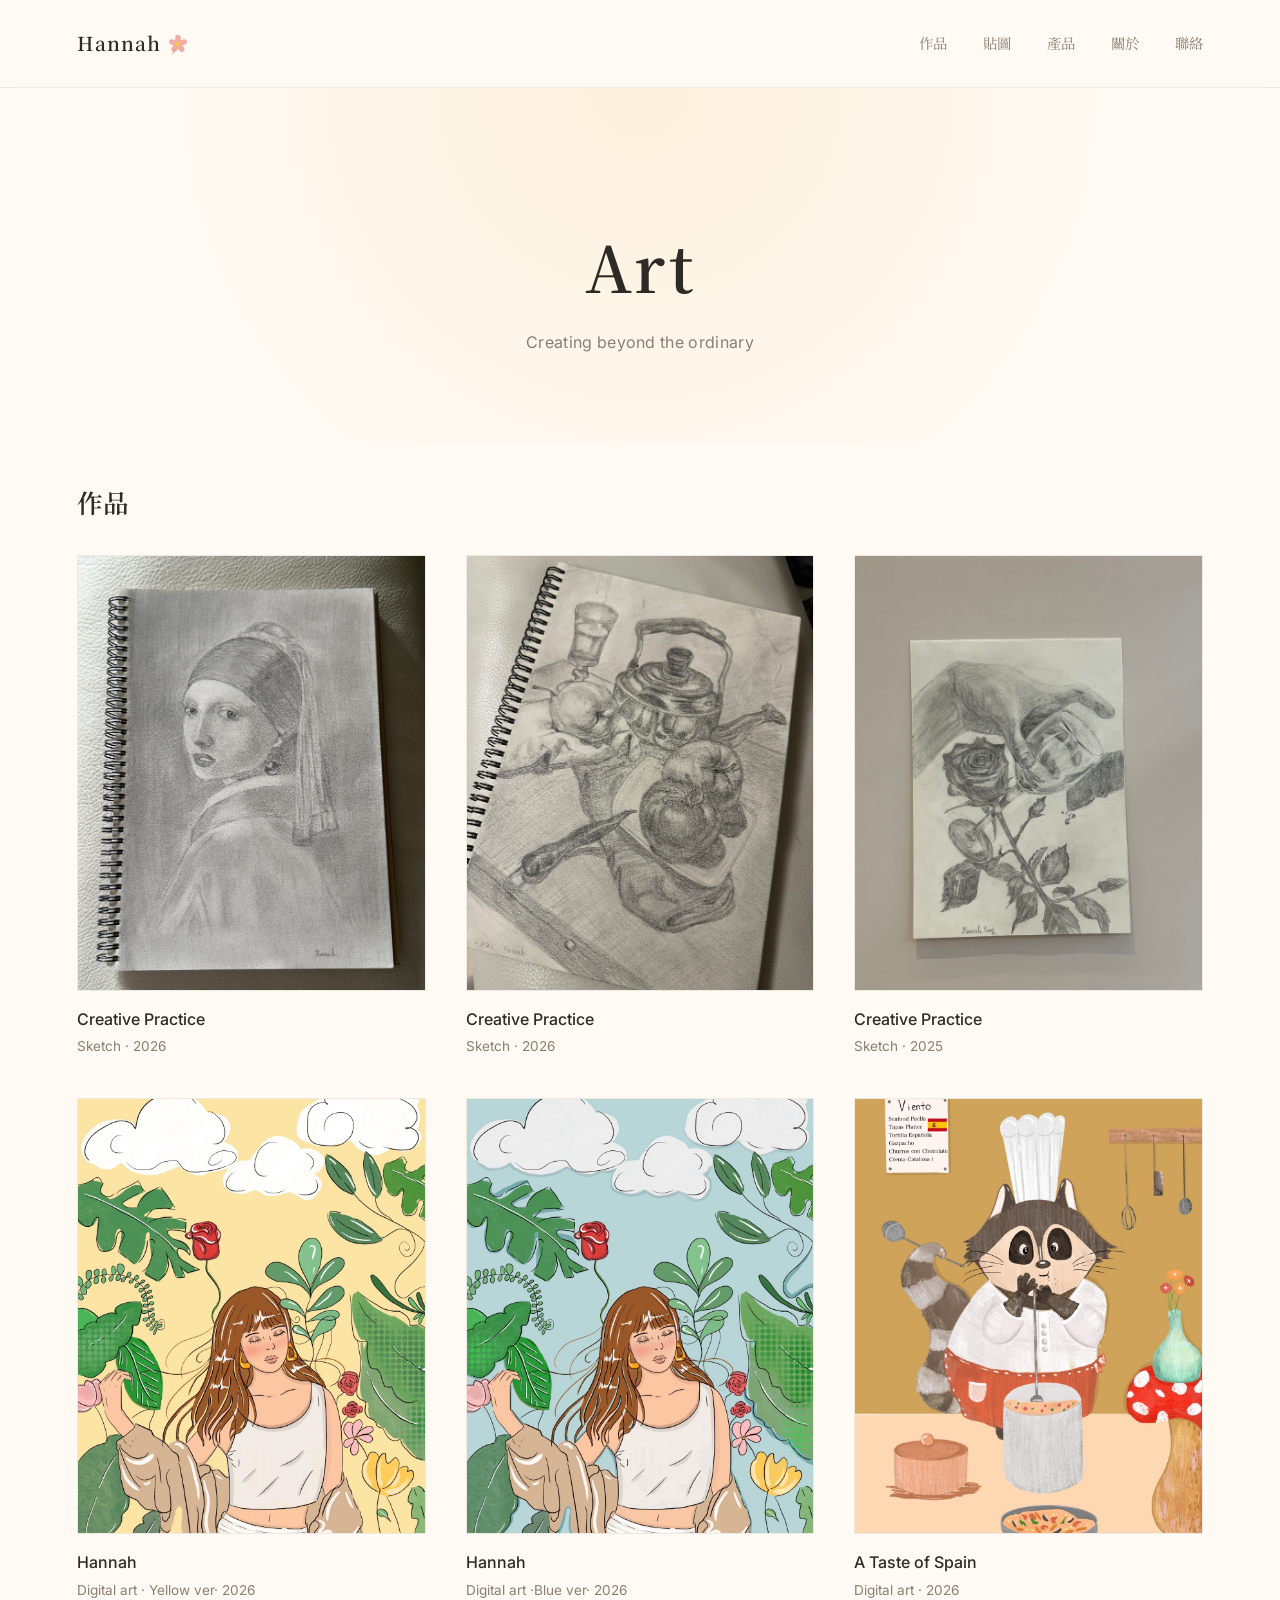
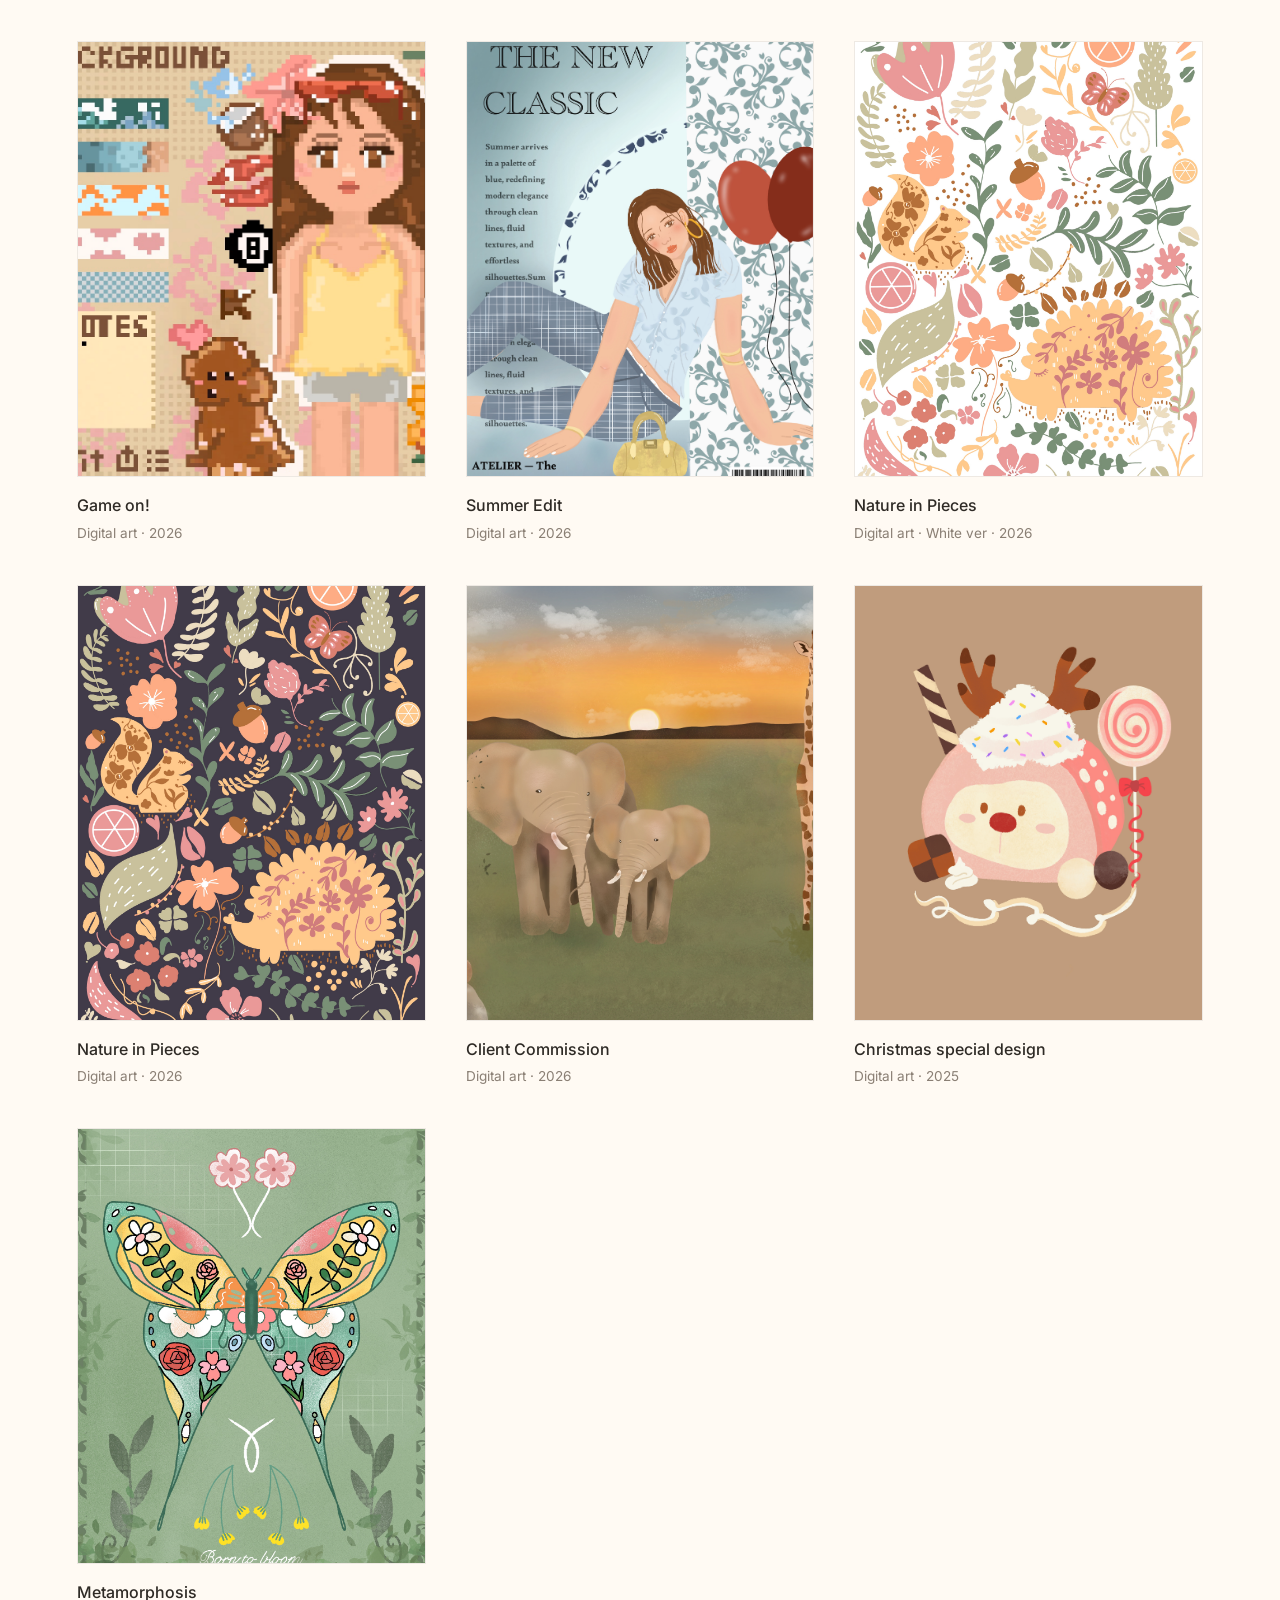
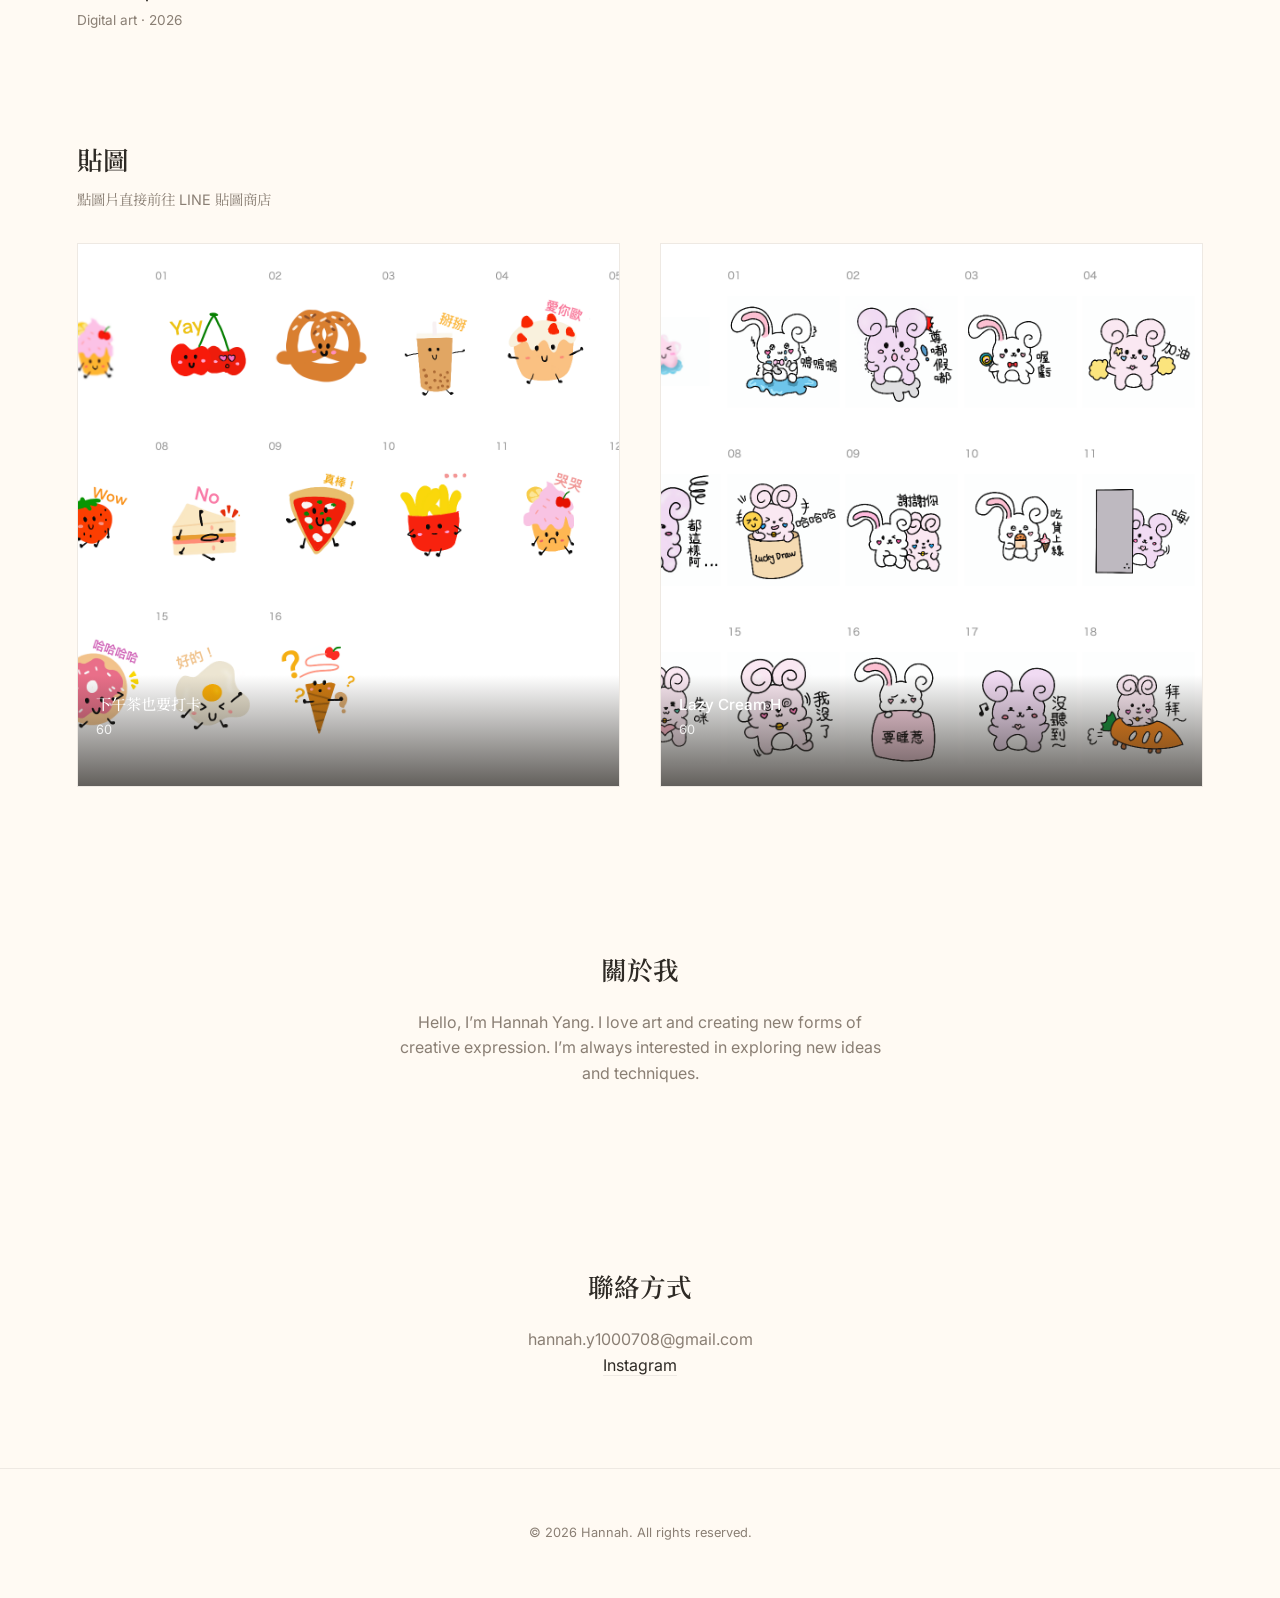
==== commit 34130912: "Products section is a plain showcase without purchase links or prices" ====
--- a/index.html
+++ b/index.html
@@ -54,7 +54,7 @@
 
 <section id="products" class="products">
   <h2 class="section-label">產品</h2>
-  <p class="section-sub">點圖片直接前往購買頁面</p>
+  <p class="section-sub">產品發想與設計提案</p>
   <div class="grid" id="products-grid"></div>
 </section>
 
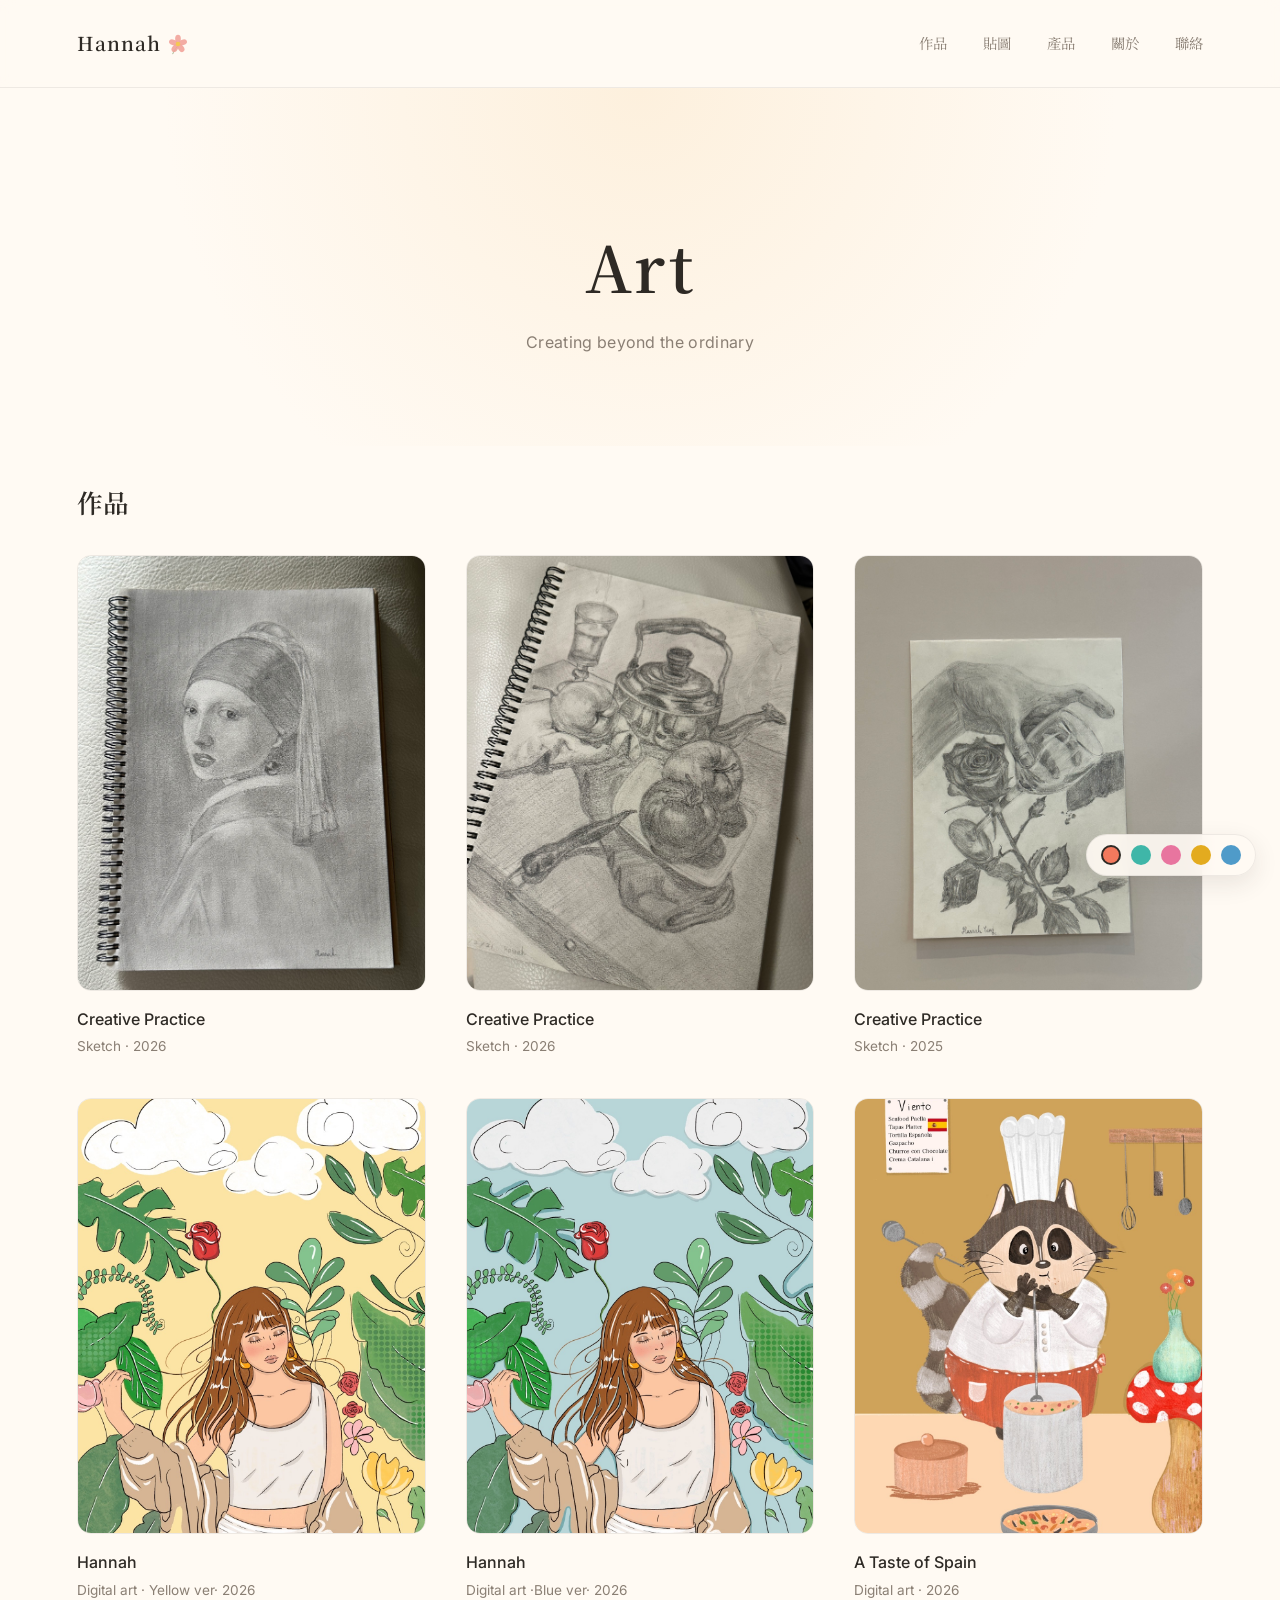
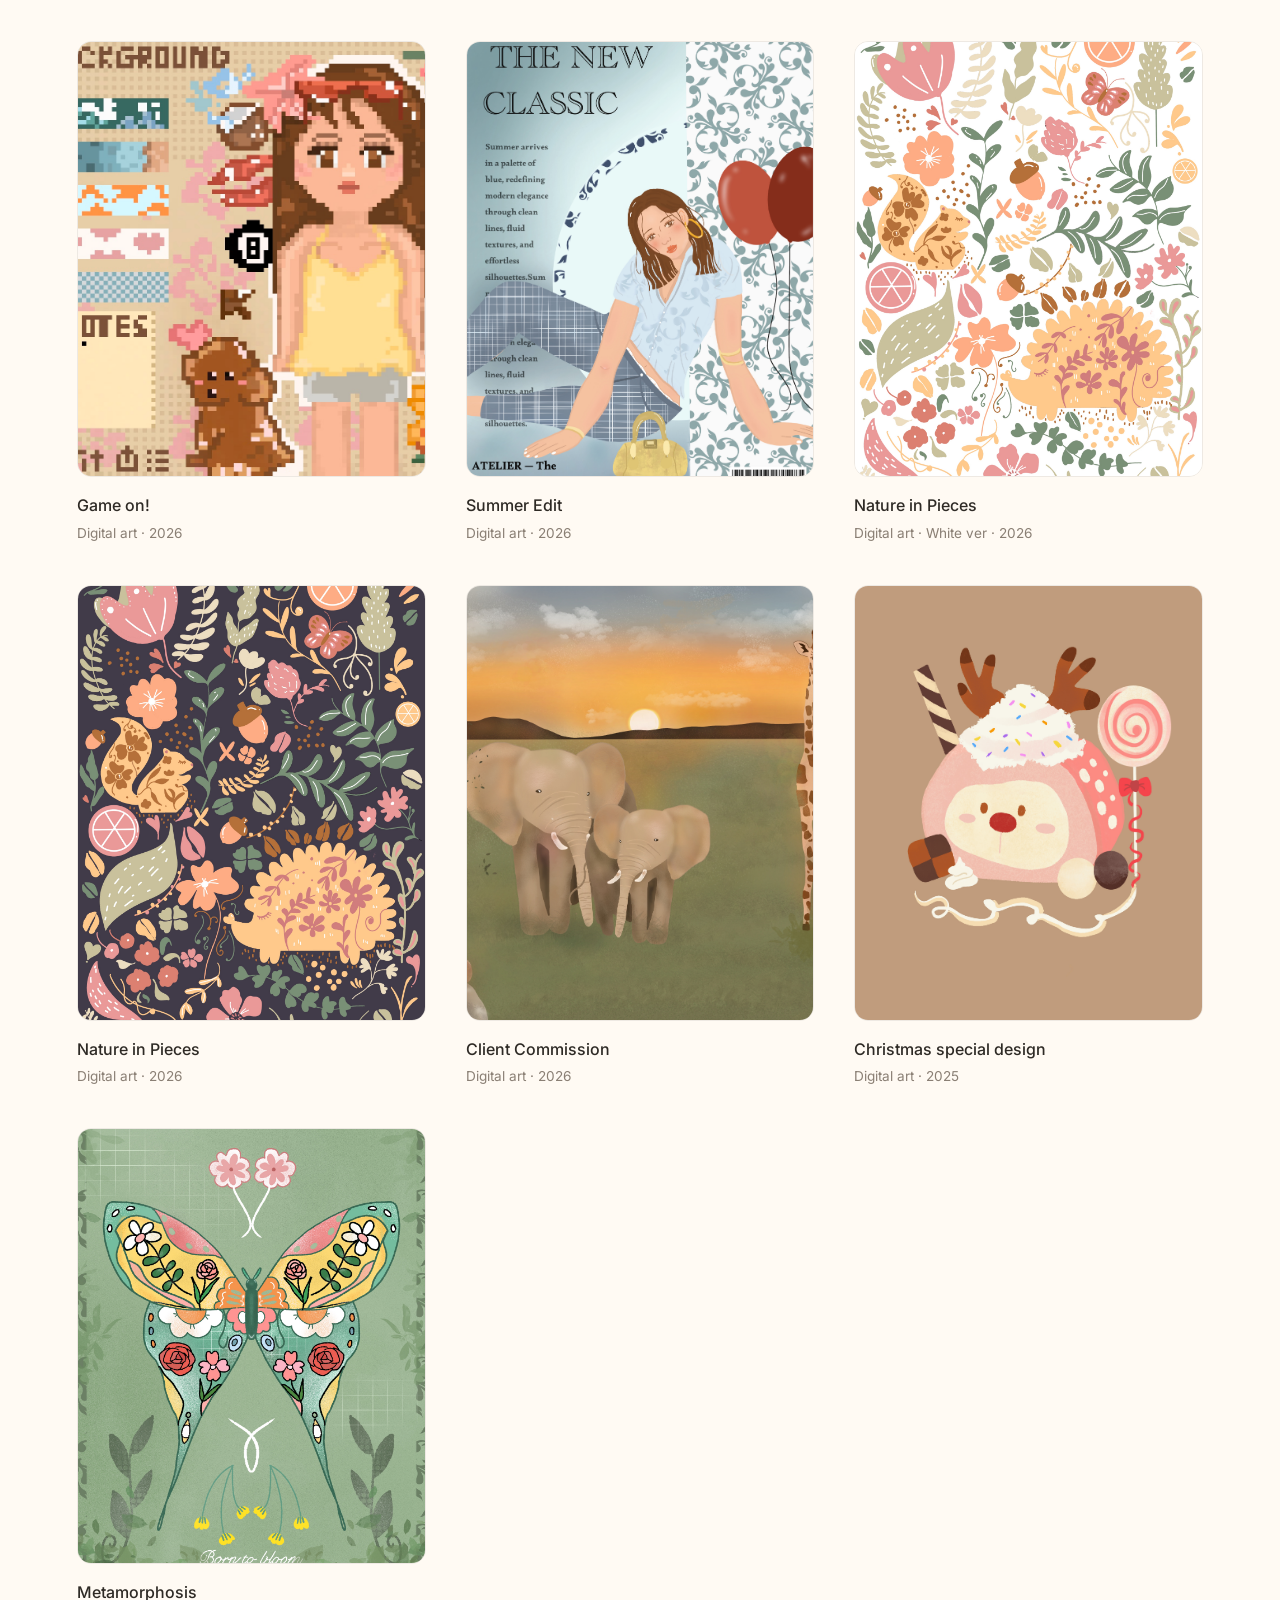
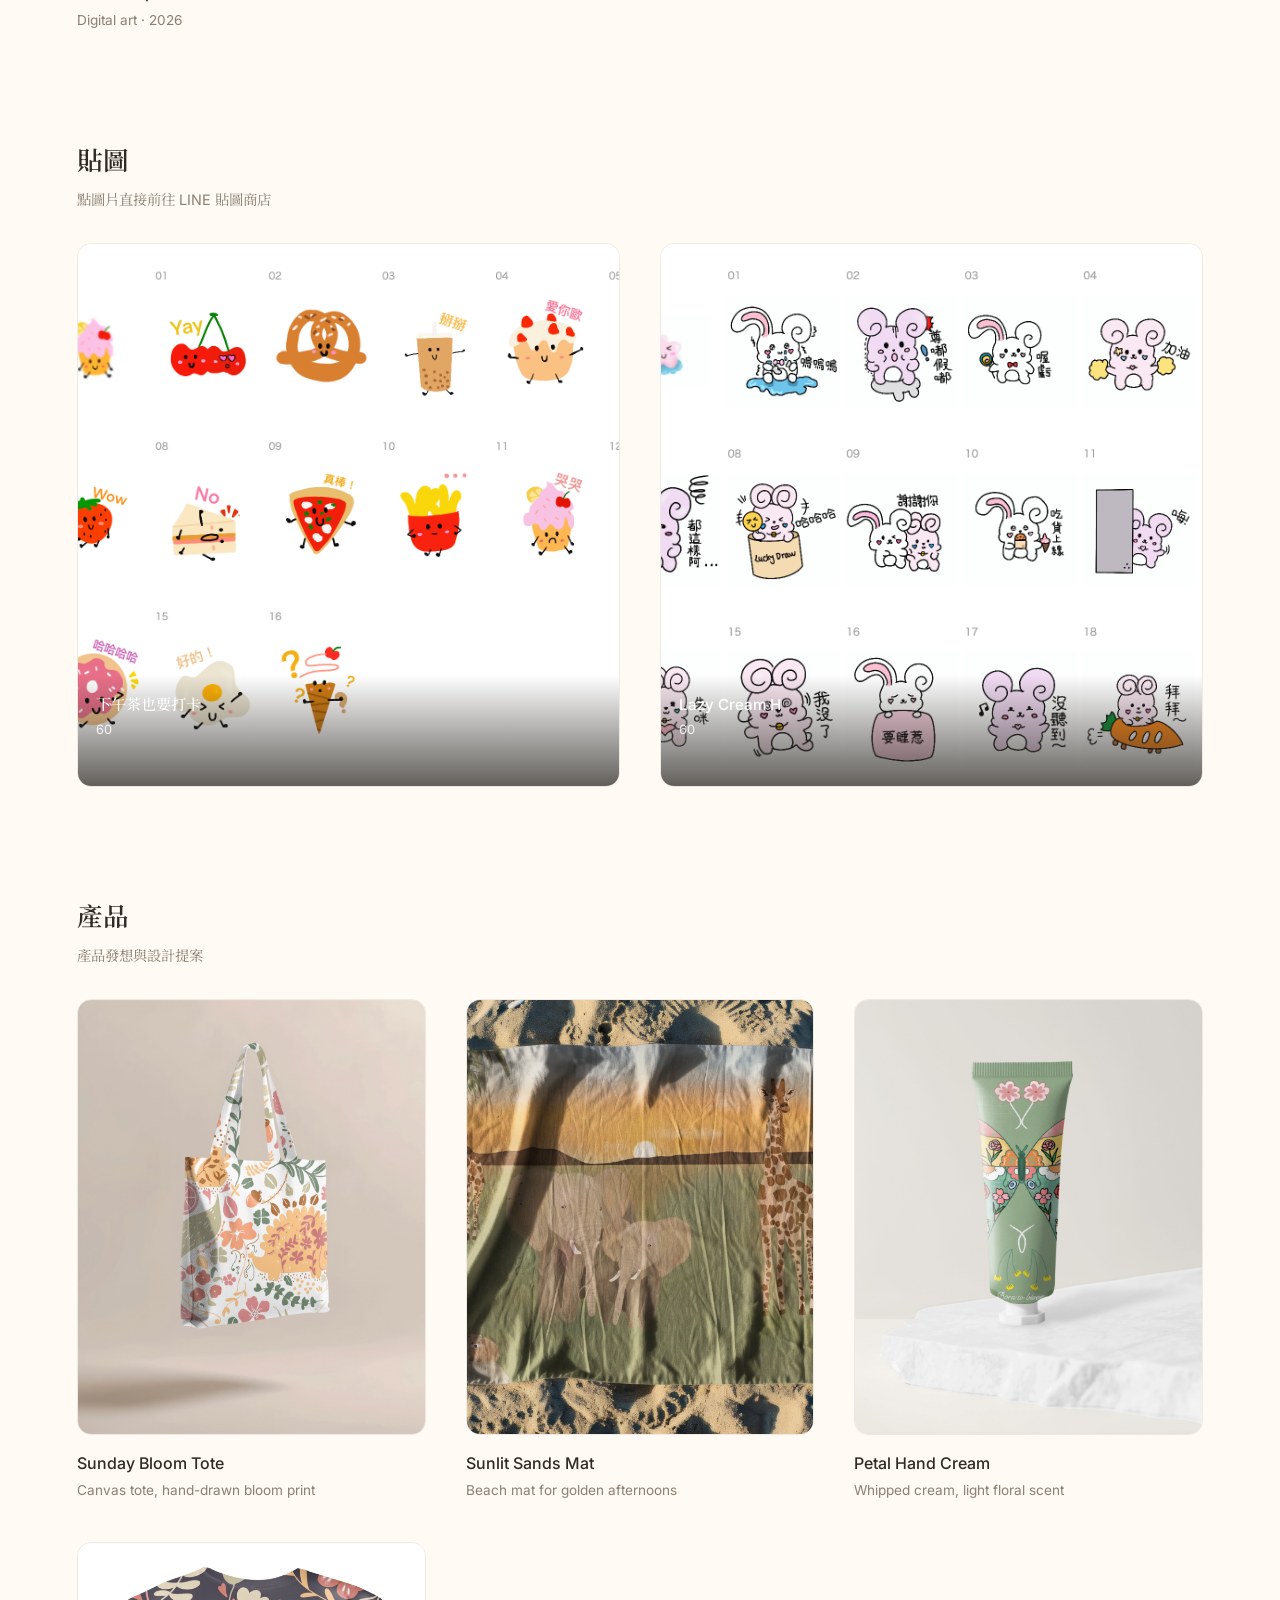
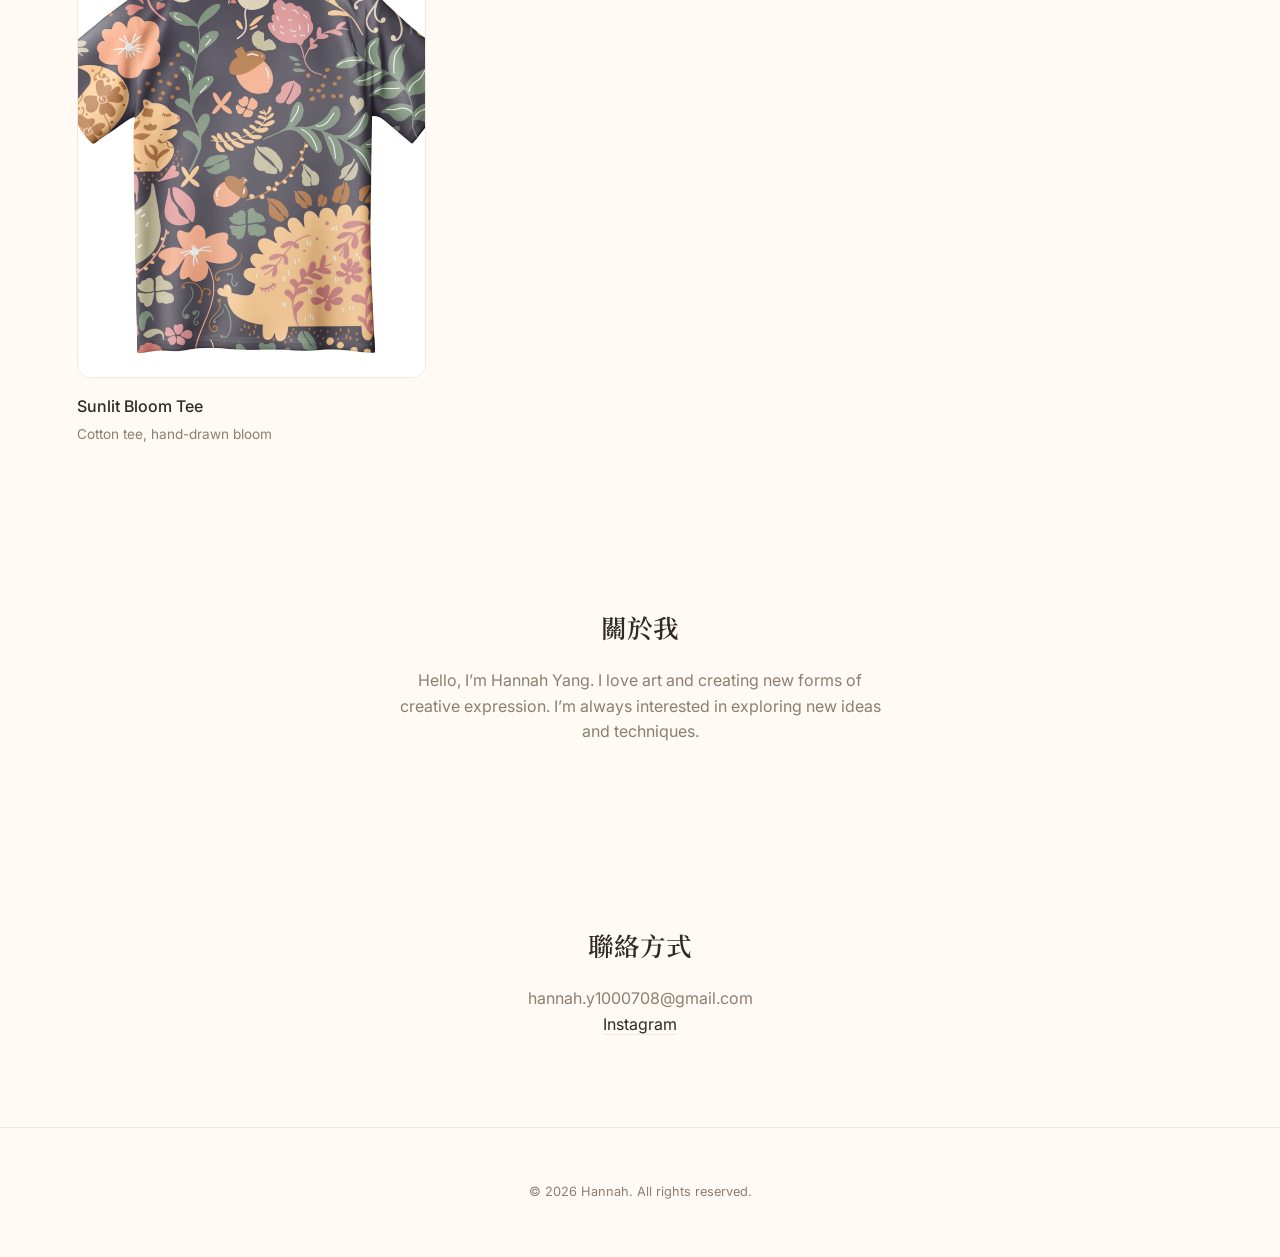
==== commit 2d100814: "Add pastel theme picker and softer card styling" ====
--- a/index.html
+++ b/index.html
@@ -7,6 +7,12 @@
 <link rel="preconnect" href="https://fonts.googleapis.com">
 <link href="https://fonts.googleapis.com/css2?family=Noto+Serif+TC:wght@400;600&family=Inter:wght@300;400;500&display=swap" rel="stylesheet">
 <link rel="stylesheet" href="styles.css">
+<script>
+  (function () {
+    var saved = localStorage.getItem('theme');
+    if (saved) document.documentElement.dataset.theme = saved;
+  })();
+</script>
 <script src="https://identity.netlify.com/v1/netlify-identity-widget.js"></script>
 </head>
 <body>
@@ -77,6 +83,14 @@
   </p>
 </section>
 
+<div class="theme-picker" role="group" aria-label="選擇背景色調">
+  <button class="theme-swatch" data-theme="" style="background:#f2795d" aria-label="原色（暖杏）"></button>
+  <button class="theme-swatch" data-theme="tiffany" style="background:#3fb6a8" aria-label="Tiffany 綠"></button>
+  <button class="theme-swatch" data-theme="pink" style="background:#e8759f" aria-label="粉色"></button>
+  <button class="theme-swatch" data-theme="yellow" style="background:#e3ab1f" aria-label="黃色"></button>
+  <button class="theme-swatch" data-theme="blue" style="background:#4f9bc9" aria-label="藍色"></button>
+</div>
+
 <footer>
   <p>&copy; 2026 Hannah. All rights reserved.</p>
 </footer>
--- a/styles.css
+++ b/styles.css
@@ -2,8 +2,33 @@
   --ink: #2e2a25;
   --muted: #8a7f74;
   --bg: #fffaf3;
+  --glow: #fdf0dd;
   --accent: #f2795d;
   --border: rgba(46,42,37,0.08);
+}
+
+[data-theme="tiffany"] {
+  --bg: #eefaf8;
+  --glow: #d3f2ec;
+  --accent: #3fb6a8;
+}
+
+[data-theme="pink"] {
+  --bg: #fdf1f6;
+  --glow: #fbdfec;
+  --accent: #e8759f;
+}
+
+[data-theme="yellow"] {
+  --bg: #fffaea;
+  --glow: #fbedc0;
+  --accent: #e3ab1f;
+}
+
+[data-theme="blue"] {
+  --bg: #eef6fb;
+  --glow: #d7ebf7;
+  --accent: #4f9bc9;
 }
 
 * { box-sizing: border-box; margin: 0; padding: 0; }
@@ -13,6 +38,7 @@
   color: var(--ink);
   background: var(--bg);
   line-height: 1.6;
+  transition: background 0.4s ease;
 }
 
 a { color: inherit; text-decoration: none; }
@@ -24,10 +50,11 @@
   padding: 28px 6vw;
   position: sticky;
   top: 0;
-  background: rgba(255,250,243,0.85);
+  background: color-mix(in srgb, var(--bg) 85%, transparent);
   backdrop-filter: blur(8px);
   border-bottom: 1px solid var(--border);
   z-index: 10;
+  transition: background 0.4s ease;
 }
 
 .logo {
@@ -58,7 +85,8 @@
 .hero {
   padding: 14vh 6vw 10vh;
   text-align: center;
-  background: radial-gradient(circle at 50% 0%, #fdf0dd 0%, var(--bg) 65%);
+  background: radial-gradient(circle at 50% 0%, var(--glow) 0%, var(--bg) 65%);
+  transition: background 0.4s ease;
 }
 
 .hero h1 {
@@ -105,7 +133,8 @@
   width: 100%;
   object-fit: cover;
   border: 1px solid var(--border);
-  transition: transform 0.35s ease;
+  border-radius: 14px;
+  transition: transform 0.35s ease, box-shadow 0.35s ease;
 }
 
 .art-card img { cursor: zoom-in; }
@@ -118,7 +147,10 @@
 }
 
 .art-card:hover .placeholder,
-.art-card:hover img { transform: translateY(-4px); }
+.art-card:hover img {
+  transform: translateY(-4px);
+  box-shadow: 0 16px 32px rgba(46,42,37,0.12);
+}
 
 .placeholder span {
   font-family: 'Noto Serif TC', serif;
@@ -146,6 +178,12 @@
   position: relative;
   overflow: hidden;
   border: 1px solid var(--border);
+  border-radius: 14px;
+  transition: box-shadow 0.35s ease;
+}
+
+.product-card:hover {
+  box-shadow: 0 16px 32px rgba(46,42,37,0.12);
 }
 
 .product-card img,
@@ -201,6 +239,7 @@
   max-width: 100%;
   max-height: 100%;
   object-fit: contain;
+  border-radius: 6px;
   box-shadow: 0 20px 60px rgba(0,0,0,0.4);
 }
 
@@ -243,6 +282,39 @@
   border-bottom: 1px solid var(--border);
 }
 
+.theme-picker {
+  position: fixed;
+  right: 24px;
+  bottom: 24px;
+  display: flex;
+  align-items: center;
+  gap: 10px;
+  padding: 10px 14px;
+  background: color-mix(in srgb, var(--bg) 90%, transparent);
+  border: 1px solid var(--border);
+  border-radius: 999px;
+  box-shadow: 0 8px 24px rgba(46,42,37,0.1);
+  backdrop-filter: blur(8px);
+  z-index: 50;
+  transition: background 0.4s ease;
+}
+
+.theme-swatch {
+  width: 20px;
+  height: 20px;
+  border-radius: 50%;
+  border: 2px solid transparent;
+  cursor: pointer;
+  padding: 0;
+  transition: transform 0.2s ease, border-color 0.2s ease;
+}
+
+.theme-swatch:hover { transform: scale(1.15); }
+
+.theme-swatch.active {
+  border-color: var(--ink);
+}
+
 footer {
   text-align: center;
   padding: 6vh 6vw;
